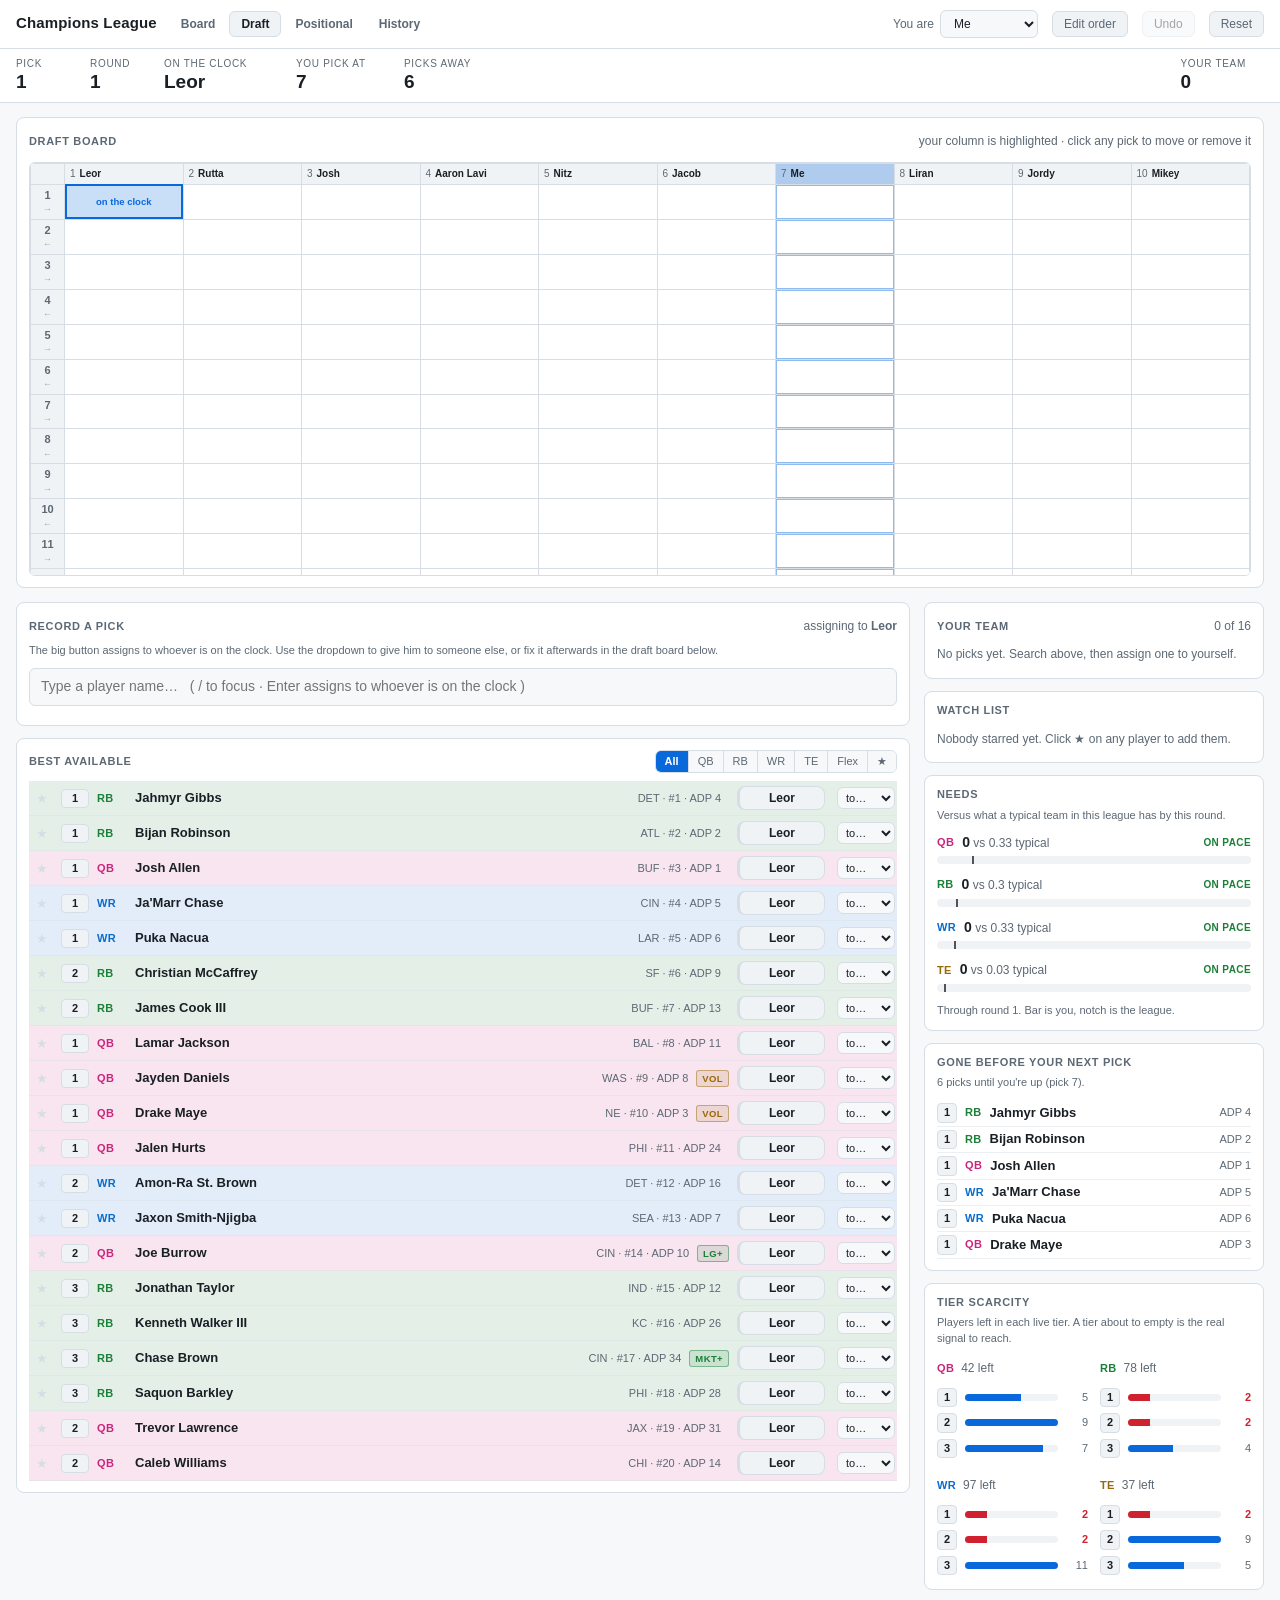
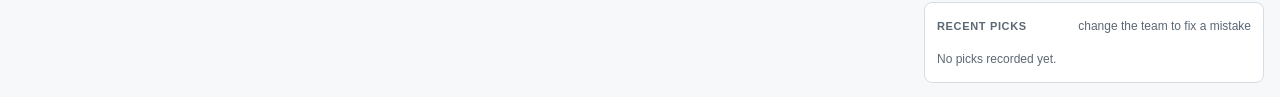
==== webapp/draft.html @ 2b3a82af "Initial commit: Champions League draft tool Python ranking pipeline plus a static webapp (no build s" ====
<!doctype html>
<html lang="en">
<head>
<meta charset="utf-8">
<!-- Assets are requested with a fresh query every load. This page's markup never
     changes between builds, so a cached copy of it is harmless -- which is the
     point: a stale HTML file can't pin you to last build's code or data. -->
<script>
  window.__ASSET_V = Date.now();
  document.write('<link rel="stylesheet" href="styles.css?v=' + window.__ASSET_V + '">');
</script>
<meta name="viewport" content="width=device-width,initial-scale=1">
<title>Draft — Champions League</title>
</head>
<body>

<header class="topbar">
  <div class="brand">
    <h1 id="leagueName">Draft</h1>
    <nav id="nav" class="nav"></nav>
  </div>
  <div class="topbar-right">
    <label class="inline">You are
      <select id="seatSelect" title="Which seat in the draft order is yours"></select>
    </label>
    <button id="editOrderBtn" class="btn btn-quiet">Edit order</button>
    <button id="undoBtn" class="btn">Undo</button>
    <button id="resetBtn" class="btn btn-quiet">Reset</button>
  </div>
</header>

<section class="clockbar" id="clockbar">
  <div class="cb-item"><span>Pick</span><strong id="curPick">—</strong></div>
  <div class="cb-item"><span>Round</span><strong id="curRound">—</strong></div>
  <div class="cb-item wider"><span>On the clock</span><strong id="onClock">—</strong></div>
  <div class="cb-item wide"><span>You pick at</span><strong id="nextPick">—</strong></div>
  <div class="cb-item"><span>Picks away</span><strong id="untilYou">—</strong></div>
  <div class="cb-spacer"></div>
  <div class="cb-item"><span>Your team</span><strong id="myCount">0</strong></div>
</section>

<section class="panel boardgrid-panel">
  <div class="panel-head">
    <h2>Draft board</h2>
    <span class="muted">your column is highlighted · click any pick to move or remove it</span>
  </div>
  <div class="gridwrap"><table id="boardGrid" class="dgrid"></table></div>
</section>

<div id="orderEditor" class="panel ordered" hidden>
  <div class="panel-head">
    <h2>Draft order</h2>
    <span class="muted">seat 1 picks first · order reverses each round</span>
  </div>
  <div id="orderRows" class="orderrows"></div>
  <div class="orderbtns">
    <button id="orderSave" class="btn">Done</button>
    <button id="orderReset" class="btn btn-quiet">Reset to config</button>
  </div>
</div>

<main class="draft-main">

  <div class="col-main">

    <section class="panel record">
      <div class="panel-head">
        <h2>Record a pick</h2>
        <span class="muted">assigning to <strong id="assignTo">—</strong></span>
      </div>
      <p class="hint">
        The big button assigns to whoever is on the clock. Use the dropdown to give
        him to someone else, or fix it afterwards in the draft board below.
      </p>
      <input id="search" type="search" autocomplete="off"
             placeholder="Type a player name…   ( / to focus · Enter assigns to whoever is on the clock )">
      <div id="results" class="results"></div>
    </section>

    <section class="panel">
      <div class="panel-head">
        <h2>Best available</h2>
        <div class="segmented sm" id="bestPos">
          <button data-pos="ALL" class="on">All</button>
          <button data-pos="QB">QB</button>
          <button data-pos="RB">RB</button>
          <button data-pos="WR">WR</button>
          <button data-pos="TE">TE</button>
          <button data-pos="FLEX" title="RB, WR and TE — no quarterbacks">Flex</button>
          <button data-pos="WATCH">★</button>
        </div>
      </div>
      <div id="best" class="results"></div>
    </section>

  </div>

  <aside class="col-side">

    <section class="panel">
      <div class="panel-head">
        <h2>Your team</h2>
        <span class="muted" id="myMeta"></span>
      </div>
      <div id="roster" class="roster"></div>
    </section>

    <section class="panel">
      <div class="panel-head">
        <h2>Watch list</h2>
        <span class="muted" id="watchMeta"></span>
      </div>
      <div id="watch" class="watchlist"></div>
    </section>

    <section class="panel">
      <h2>Needs</h2>
      <p class="hint">Versus what a typical team in this league has by this round.</p>
      <div id="needs" class="needs"></div>
    </section>

    <section class="panel">
      <h2>Gone before your next pick</h2>
      <p class="hint" id="goneHint"></p>
      <div id="gone" class="gonelist"></div>
    </section>

    <section class="panel">
      <h2>Tier scarcity</h2>
      <p class="hint">Players left in each live tier. A tier about to empty is the
        real signal to reach.</p>
      <div id="scarcity" class="scarcity"></div>
    </section>

    <section class="panel">
      <div class="panel-head">
        <h2>Recent picks</h2>
        <span class="muted">change the team to fix a mistake</span>
      </div>
      <div id="log" class="picklog"></div>
    </section>

  </aside>
</main>

<script>
  for (const src of ['data.js', 'core.js', 'draft.js']) {
    document.write('<scr' + 'ipt src="' + src + '?v=' + window.__ASSET_V + '"></scr' + 'ipt>');
  }
</script>
</body>
</html>
---- webapp/styles.css ----
/* Champions League draft board — built for a laptop screen in a live draft:
   dense rows, high contrast, no animation that delays a click. */

:root {
  --bg: #0e1116;
  --panel: #161b23;
  --panel-2: #1c232d;
  --line: #2a3340;
  --text: #e6edf3;
  --dim: #8b98a8;
  --accent: #4d9fff;
  --good: #3fb950;
  --warn: #d29922;
  --bad: #f85149;
  --row-h: 30px;

  /* Position identity colours, used for text, row tint and chart slices. */
  --c-QB: #f778ba; --c-RB: #56d364; --c-WR: #58a6ff;
  --c-TE: #e3b341; --c-DST: #8b98a8; --c-K: #a371f7;
  /* How strongly the position colour bleeds into a table row. */
  --tint: 15%;
  --tint-hover: 30%;
}

@media (prefers-color-scheme: light) {
  :root {
    --bg: #f6f8fa; --panel: #fff; --panel-2: #f0f3f6; --line: #d6dde5;
    --text: #1a1f26; --dim: #5c6874; --accent: #0969da;
    --good: #1a7f37; --warn: #9a6700; --bad: #cf222e;
    /* Deeper hues: the dark-theme colours wash out on a white background. */
    --c-QB: #c9257c; --c-RB: #1a7f37; --c-WR: #0b6bcb;
    --c-TE: #96690a; --c-DST: #5c6874; --c-K: #7c4dcc;
    --tint: 12%;
    --tint-hover: 26%;
  }
}

* { box-sizing: border-box; }

body {
  margin: 0;
  background: var(--bg);
  color: var(--text);
  font: 13px/1.4 ui-sans-serif, -apple-system, "Segoe UI", Roboto, sans-serif;
}

/* ---------------------------------------------------------------- topbar */
.topbar {
  display: flex; align-items: center; justify-content: space-between;
  gap: 16px; padding: 10px 16px;
  background: var(--panel); border-bottom: 1px solid var(--line);
  position: sticky; top: 0; z-index: 30;
}
.brand { display: flex; align-items: baseline; gap: 12px; }
h1 { font-size: 15px; margin: 0; font-weight: 650; letter-spacing: .01em; }
.meta { color: var(--dim); font-size: 11px; }
.topbar-right { display: flex; align-items: center; gap: 14px; }
.counter { display: flex; align-items: baseline; gap: 5px; }
.counter strong { font-size: 17px; font-variant-numeric: tabular-nums; }
.counter span { color: var(--dim); font-size: 11px; }

.btn {
  background: var(--panel-2); color: var(--text);
  border: 1px solid var(--line); border-radius: 6px;
  padding: 5px 11px; font-size: 12px; cursor: pointer;
}
.btn:hover { border-color: var(--accent); }
.btn:disabled { opacity: .4; cursor: default; border-color: var(--line); }
.btn-quiet { color: var(--dim); }
.btn.full { width: 100%; margin-top: 8px; }

.banner {
  padding: 7px 16px; font-size: 12px;
  background: color-mix(in srgb, var(--warn) 15%, var(--bg));
  border-bottom: 1px solid color-mix(in srgb, var(--warn) 40%, var(--line));
  color: var(--text);
}

/* -------------------------------------------------------------- controls */
.controls {
  padding: 9px 16px; background: var(--panel);
  border-bottom: 1px solid var(--line);
  position: sticky; top: 45px; z-index: 25;
}
.ctl-row { display: flex; align-items: center; gap: 10px; flex-wrap: wrap; }
.ctl-row + .ctl-row { margin-top: 8px; }
.label { color: var(--dim); font-size: 11px; text-transform: uppercase; letter-spacing: .06em; }

input[type=search], input[type=text], select {
  background: var(--bg); color: var(--text);
  border: 1px solid var(--line); border-radius: 6px;
  padding: 5px 9px; font: inherit;
}
input[type=search] { min-width: 300px; }
input:focus, select:focus, button:focus-visible {
  outline: 2px solid var(--accent); outline-offset: 1px;
}

.segmented { display: flex; border: 1px solid var(--line); border-radius: 6px; overflow: hidden; }
.segmented button {
  background: var(--bg); color: var(--dim); border: 0;
  padding: 5px 13px; font: inherit; cursor: pointer;
}
.segmented button + button { border-left: 1px solid var(--line); }
.segmented button.on { background: var(--accent); color: #fff; font-weight: 600; }

.inline { display: inline-flex; align-items: center; gap: 6px; color: var(--dim); font-size: 12px; }
.inline.full { display: flex; margin-top: 7px; }
.inline.full input, .inline.full select { flex: 1; min-width: 0; }
.checkbox { cursor: pointer; }

.chips { display: flex; gap: 6px; flex-wrap: wrap; }
.chip {
  border: 1px solid var(--line); background: var(--bg); color: var(--dim);
  border-radius: 999px; padding: 3px 10px; font-size: 11px; cursor: pointer;
  font-weight: 600; letter-spacing: .02em;
}
.chip.on { background: var(--accent); border-color: var(--accent); color: #fff; }

/* ----------------------------------------------------------------- layout */
main { display: grid; grid-template-columns: minmax(0,1fr) 300px; gap: 14px; padding: 14px 16px; align-items: start; }
@media (max-width: 1080px) { main { grid-template-columns: 1fr; } }

.table-wrap {
  background: var(--panel); border: 1px solid var(--line); border-radius: 8px;
  overflow: auto; max-height: calc(100vh - 175px);
}

/* ------------------------------------------------------------------ table */
table { width: 100%; border-collapse: collapse; }
thead th {
  position: sticky; top: 0; z-index: 10;
  background: var(--panel-2); color: var(--dim);
  text-align: left; font-size: 11px; font-weight: 600;
  text-transform: uppercase; letter-spacing: .05em;
  padding: 7px 8px; border-bottom: 1px solid var(--line); white-space: nowrap;
}
th.sortable { cursor: pointer; user-select: none; }
th.sortable:hover { color: var(--text); }
th.sorted-asc::after { content: " ▲"; font-size: 9px; }
th.sorted-desc::after { content: " ▼"; font-size: 9px; }
.num { text-align: right; }
td.num { font-variant-numeric: tabular-nums; }

tbody tr {
  height: var(--row-h); cursor: pointer;
  border-bottom: 1px solid color-mix(in srgb, var(--line) 45%, transparent);
}
tbody tr { background: color-mix(in srgb, var(--row-c, var(--panel)) var(--tint), var(--panel)); }
tbody tr:hover { background: color-mix(in srgb, var(--row-c, var(--accent)) var(--tint-hover), var(--panel)); }
tbody tr.r-QB { --row-c: var(--c-QB); }
tbody tr.r-RB { --row-c: var(--c-RB); }
tbody tr.r-WR { --row-c: var(--c-WR); }
tbody tr.r-TE { --row-c: var(--c-TE); }
tbody tr.r-DST { --row-c: var(--c-DST); }
tbody tr.r-K { --row-c: var(--c-K); }
tbody td { padding: 4px 8px; white-space: nowrap; }
tbody tr.drafted { opacity: .34; }
tbody tr.drafted .name { text-decoration: line-through; }

.name { font-weight: 550; }
.pos { font-weight: 700; font-size: 11px; letter-spacing: .03em; }
.pos-QB { color: var(--c-QB); } .pos-RB { color: var(--c-RB); }
.pos-WR { color: var(--c-WR); } .pos-TE { color: var(--c-TE); }
.pos-DST { color: var(--c-DST); } .pos-K { color: var(--c-K); }

/* Tier is carried by a left colour band plus a numeric badge, so the tier is
   never communicated by colour alone. */
td.tiercell { position: relative; padding-left: 14px; }
td.tiercell::before {
  content: ""; position: absolute; left: 3px; top: 4px; bottom: 4px;
  width: 4px; border-radius: 2px; background: var(--tier-c, var(--line));
}
.badge {
  display: inline-block; min-width: 20px; text-align: center;
  border-radius: 4px; padding: 1px 5px; font-size: 11px; font-weight: 700;
  background: var(--panel-2); border: 1px solid var(--line);
}

.delta-pos { color: var(--good); }
.delta-neg { color: var(--bad); }

.flags { display: flex; gap: 4px; }
.flag {
  font-size: 9.5px; font-weight: 700; letter-spacing: .04em;
  border-radius: 3px; padding: 1px 5px; border: 1px solid;
}
.f-LEAGUE_VALUE, .f-MARKET_VALUE { color: var(--good); border-color: color-mix(in srgb, var(--good) 45%, transparent); background: color-mix(in srgb, var(--good) 12%, transparent); }
.f-LEAGUE_REACH, .f-MARKET_REACH { color: var(--bad); border-color: color-mix(in srgb, var(--bad) 45%, transparent); background: color-mix(in srgb, var(--bad) 12%, transparent); }
.f-VOLATILE, .f-THIN_COVERAGE { color: var(--warn); border-color: color-mix(in srgb, var(--warn) 45%, transparent); background: color-mix(in srgb, var(--warn) 12%, transparent); }

.empty { color: var(--dim); padding: 22px; text-align: center; }

/* ------------------------------------------------------------------ side */
.side { display: flex; flex-direction: column; gap: 12px; }
.panel { background: var(--panel); border: 1px solid var(--line); border-radius: 8px; padding: 11px 12px; }
.panel h2 { font-size: 11px; text-transform: uppercase; letter-spacing: .06em; color: var(--dim); margin: 0 0 8px; }
.hint { color: var(--dim); font-size: 11px; margin: -3px 0 9px; line-height: 1.45; }
.hint code { background: var(--panel-2); padding: 1px 4px; border-radius: 3px; font-size: 10.5px; }

.wrow { margin-bottom: 11px; }
.wrow .wtop { display: flex; justify-content: space-between; font-size: 12px; margin-bottom: 3px; }
.wrow .wval { font-variant-numeric: tabular-nums; color: var(--accent); font-weight: 650; }
.wrow input[type=range] { width: 100%; accent-color: var(--accent); }
.wrow .wfile { color: var(--dim); font-size: 10px; }

.filedrop {
  display: block; text-align: center; padding: 14px 10px; cursor: pointer;
  border: 1px dashed var(--line); border-radius: 7px; color: var(--dim); font-size: 12px;
}
.filedrop:hover, .filedrop.over { border-color: var(--accent); color: var(--text); }

.tend div { display: flex; justify-content: space-between; gap: 8px; font-size: 11.5px; padding: 3px 0; }
.tend .k { font-weight: 700; }
.tend .v { color: var(--dim); text-align: right; }

.log { margin: 0; padding-left: 20px; font-size: 11.5px; color: var(--dim); max-height: 210px; overflow: auto; }
.log li { padding: 1px 0; }
.log .lname { color: var(--text); }

/* =========================================================================
   Multi-page chrome
   ========================================================================= */
.nav { display: flex; gap: 2px; }
.nav a {
  color: var(--dim); text-decoration: none; font-size: 12px; font-weight: 600;
  padding: 4px 11px; border-radius: 6px; border: 1px solid transparent;
}
.nav a:hover { color: var(--text); background: var(--panel-2); }
.nav a.on { color: var(--text); background: var(--panel-2); border-color: var(--line); }

.muted { color: var(--dim); font-size: 12px; margin: 4px 0; }
.strong { font-weight: 700; }
.table-wrap.plain { max-height: none; border: 0; background: transparent; }
.pnum { color: var(--dim); font-variant-numeric: tabular-nums; font-size: 10px; }
.lname.mine { color: var(--accent); font-weight: 700; }

/* =========================================================================
   Draft page
   ========================================================================= */
.draft-main { padding: 14px 16px; display: flex; flex-direction: column; gap: 12px; }
.draft-cols { display: grid; grid-template-columns: repeat(auto-fit, minmax(310px, 1fr)); gap: 12px; align-items: start; }

.clock { padding: 0; overflow: hidden; }
.clock-grid { display: grid; grid-template-columns: repeat(4, 1fr); }
.clock-grid .stat { padding: 12px 14px; border-right: 1px solid var(--line); display: flex; flex-direction: column; gap: 2px; }
.clock-grid .stat:last-child { border-right: 0; }
.stat-k { color: var(--dim); font-size: 10.5px; text-transform: uppercase; letter-spacing: .06em; }
.stat strong { font-size: 25px; line-height: 1.1; font-variant-numeric: tabular-nums; }
.stat strong.you { color: var(--accent); }
.stat-sub { color: var(--dim); font-size: 11px; min-height: 14px; }
@media (max-width: 720px) { .clock-grid { grid-template-columns: repeat(2, 1fr); } }

.roster .rrow {
  display: grid; grid-template-columns: 42px 30px 1fr auto 34px;
  align-items: center; gap: 7px; padding: 4px 0;
  border-bottom: 1px solid color-mix(in srgb, var(--line) 45%, transparent);
}
.rpick { color: var(--dim); font-size: 11px; font-variant-numeric: tabular-nums; }
.rname { font-weight: 550; overflow: hidden; text-overflow: ellipsis; white-space: nowrap; }
.rteam { color: var(--dim); font-size: 11px; text-align: right; }

.need { margin-bottom: 11px; }
.need-top { display: flex; align-items: center; gap: 8px; font-size: 12px; margin-bottom: 4px; }
.need-n { color: var(--dim); }
.need-n strong { color: var(--text); font-size: 14px; }
.need-tag { margin-left: auto; font-size: 10px; font-weight: 700; text-transform: uppercase; letter-spacing: .04em; }
.need.behind .need-tag { color: var(--bad); }
.need.ahead .need-tag { color: var(--warn); }
.need.ok .need-tag { color: var(--good); }
.meter { position: relative; height: 8px; background: var(--panel-2); border-radius: 4px; overflow: hidden; }
.meter-fill { height: 100%; background: var(--accent); border-radius: 4px; }
.need.behind .meter-fill { background: var(--bad); }
.need.ahead .meter-fill { background: var(--warn); }
.need.ok .meter-fill { background: var(--good); }
.meter-mark { position: absolute; top: -2px; bottom: -2px; width: 2px; background: var(--text); opacity: .75; }

.gonelist .grow, .runs .runrow, .scarcity .srow {
  display: flex; align-items: center; gap: 8px; padding: 3px 0;
}
.gonelist .grow { border-bottom: 1px solid color-mix(in srgb, var(--line) 45%, transparent); }
.gname { font-weight: 550; overflow: hidden; text-overflow: ellipsis; white-space: nowrap; flex: 1; }
.gadp, .grank { color: var(--dim); font-size: 11px; font-variant-numeric: tabular-nums; }

.scarcity { display: grid; grid-template-columns: repeat(2, 1fr); gap: 12px; }
.stitle { display: flex; gap: 7px; align-items: baseline; margin-bottom: 4px; }
.sbar { flex: 1; height: 7px; background: var(--panel-2); border-radius: 4px; overflow: hidden; }
.sbar i { display: block; height: 100%; background: var(--accent); }
.scount { width: 22px; text-align: right; font-size: 11px; font-variant-numeric: tabular-nums; color: var(--dim); }
.srow.thin .sbar i { background: var(--bad); }
.srow.thin .scount { color: var(--bad); font-weight: 700; }

.runrow.hot .sbar i { background: var(--bad); }
.runn { font-size: 11px; font-variant-numeric: tabular-nums; width: 34px; text-align: right; }
.runnorm { color: var(--dim); font-size: 10.5px; width: 74px; }

/* =========================================================================
   History page
   ========================================================================= */
.hist-main { padding: 14px 16px; display: flex; flex-direction: column; gap: 12px; max-width: 1150px; }
.hist-main .panel h2 { font-size: 12px; }


.curve { margin-top: 10px; max-height: 340px; overflow: auto; }
.crow { display: grid; grid-template-columns: 46px 96px 1fr 52px; align-items: center; gap: 8px; padding: 2px 0; }
.cslot { font-size: 11px; font-weight: 700; }
.cpicks { font-size: 11px; color: var(--text); font-variant-numeric: tabular-nums; }
.cbar { position: relative; height: 11px; background: var(--panel-2); border-radius: 3px; }
.cbar i { position: absolute; top: 2px; bottom: 2px; border-radius: 2px; }
.cbar i.neg { background: var(--good); }
.cbar i.pos { background: var(--bad); }
.czero { position: absolute; left: 50%; top: 0; bottom: 0; width: 1px; background: var(--line); }
.cdelta { font-size: 11px; text-align: right; font-variant-numeric: tabular-nums; }

.mixlegend { display: flex; gap: 12px; margin-bottom: 8px; }
.mkey { display: flex; align-items: center; gap: 5px; font-size: 11px; color: var(--dim); }
.mswatch { width: 10px; height: 10px; border-radius: 2px; display: inline-block; }
.mixrow { display: grid; grid-template-columns: 32px 1fr; align-items: center; gap: 8px; padding: 1px 0; }
.mround { font-size: 11px; color: var(--dim); font-variant-numeric: tabular-nums; }
.mstack { display: flex; height: 13px; border-radius: 3px; overflow: hidden; background: var(--panel-2); }
.mstack i { display: block; height: 100%; }
.m-QB { background: var(--c-QB); } .m-RB { background: var(--c-RB); }
.m-WR { background: var(--c-WR); } .m-TE { background: var(--c-TE); }
.m-DST { background: var(--c-DST); } .m-K { background: var(--c-K); }

#ownersTable td, #paceTable td { padding: 4px 8px; border-bottom: 1px solid color-mix(in srgb, var(--line) 45%, transparent); }
#paceTable tbody tr:nth-child(even) { background: color-mix(in srgb, var(--panel-2) 55%, transparent); }

/* ---- board: star column, my picks, legend ---- */
.legend { color: var(--dim); font-size: 11px; margin-left: auto; }
.starcol { width: 22px; padding-left: 6px !important; padding-right: 0 !important; }
.star {
  background: none; border: 0; cursor: pointer; padding: 0 2px;
  color: var(--line); font-size: 13px; line-height: 1;
}
.star:hover { color: var(--warn); }
.star.on { color: var(--warn); }
/* Your picks stay bold and fully coloured but keep the strikethrough, so they
   read as "taken — by me" rather than "still available". */
tbody tr.mypick { opacity: 1; box-shadow: inset 3px 0 0 var(--accent); }
tbody tr.mypick .name { text-decoration: line-through; font-weight: 800; }
tbody tr.mypick td { color: var(--text); }
tbody tr.mypick td:first-child { padding-left: 9px; }
.metag {
  font-size: 9px; font-weight: 800; letter-spacing: .05em; padding: 0 4px;
  border-radius: 3px; background: var(--accent); color: #fff;
}

/* =========================================================================
   Draft page v2
   ========================================================================= */
.clockbar {
  display: flex; align-items: stretch; gap: 0;
  background: var(--panel); border-bottom: 1px solid var(--line);
  padding: 0 16px; position: sticky; top: 45px; z-index: 25;
}
.cb-item { display: flex; flex-direction: column; justify-content: center; padding: 8px 18px 8px 0; min-width: 74px; }
.cb-item.wide { min-width: 108px; }
.cb-item span { color: var(--dim); font-size: 10px; text-transform: uppercase; letter-spacing: .07em; }
.cb-item strong { font-size: 19px; font-variant-numeric: tabular-nums; line-height: 1.2; }
.cb-item strong.you { color: var(--accent); }
.cb-spacer { flex: 1; }

.draft-main { display: grid; grid-template-columns: minmax(0,1fr) 340px; gap: 14px; padding: 14px 16px; align-items: start; }
@media (max-width: 1080px) { .draft-main { grid-template-columns: 1fr; } }
.col-main, .col-side { display: flex; flex-direction: column; gap: 12px; min-width: 0; }
.panel-head { display: flex; align-items: baseline; justify-content: space-between; gap: 10px; margin-bottom: 8px; }
.panel-head h2 { margin: 0; }
.segmented.sm button { padding: 3px 9px; font-size: 11px; }

.record input[type=search] { width: 100%; min-width: 0; font-size: 14px; padding: 8px 11px; }
.results { margin-top: 8px; display: flex; flex-direction: column; }
.prow {
  display: grid;
  grid-template-columns: 22px 28px 30px minmax(0,1fr) auto auto 54px 54px;
  align-items: center; gap: 8px; padding: 5px 2px;
  border-bottom: 1px solid color-mix(in srgb, var(--line) 45%, transparent);
}
.prow:hover { background: var(--panel-2); }
.pname { font-weight: 600; overflow: hidden; text-overflow: ellipsis; white-space: nowrap; }
.pmeta { color: var(--dim); font-size: 11px; white-space: nowrap; }
.pflags { display: flex; gap: 3px; }
.btn.mine { background: var(--accent); border-color: var(--accent); color: #fff; font-weight: 700; padding: 4px 0; width: 50px; }
.btn.other { padding: 4px 0; width: 50px; }
.btn.mine:hover { filter: brightness(1.1); }

.rgroup { margin-bottom: 9px; }
.rgh { display: flex; gap: 7px; align-items: baseline; margin-bottom: 2px;
       border-bottom: 1px solid var(--line); padding-bottom: 2px; }
.roster .rrow { display: grid; grid-template-columns: 38px 28px minmax(0,1fr) auto; gap: 7px; align-items: center; padding: 3px 0; }

.picklog { max-height: 260px; overflow: auto; }
.lrow { display: grid; grid-template-columns: 24px 20px minmax(0,1fr) 28px 20px; gap: 6px; align-items: center; padding: 2px 0; font-size: 12px; }
.lrow.mine { background: color-mix(in srgb, var(--accent) 12%, transparent); border-radius: 4px; }
.lrow .lname { overflow: hidden; text-overflow: ellipsis; white-space: nowrap; }
.lrow.mine .lname { font-weight: 700; }
.undox { background: none; border: 0; color: var(--dim); cursor: pointer; font-size: 14px; line-height: 1; padding: 0; }
.undox:hover { color: var(--bad); }

/* =========================================================================
   History page v2 — conclusions first
   ========================================================================= */
.lede { padding: 4px 2px 0; }
.lede .big { font-size: 20px; margin: 0 0 4px; font-weight: 650; color: var(--text);
             text-transform: none; letter-spacing: 0; }
.lede p { color: var(--dim); font-size: 12.5px; margin: 0; max-width: 70ch; }

.takeaways { display: grid; grid-template-columns: repeat(auto-fit, minmax(330px, 1fr)); gap: 12px; }
.take {
  background: var(--panel); border: 1px solid var(--line);
  border-left: 3px solid var(--line); border-radius: 8px; padding: 12px 14px;
}
.take.good { border-left-color: var(--good); }
.take.bad { border-left-color: var(--bad); }
.take.info { border-left-color: var(--accent); }
.take-top { display: flex; align-items: center; gap: 8px; margin-bottom: 5px; }
.take h3 { margin: 0; font-size: 14px; font-weight: 650; }
.take p { margin: 0; font-size: 12.5px; line-height: 1.55; color: var(--dim); }
.take p strong { color: var(--text); font-weight: 650; }

.ok-text { color: var(--good); } .bad-text { color: var(--bad); }

.mstack i { display: flex; align-items: center; justify-content: center;
            font-size: 9px; font-weight: 700; color: rgba(0,0,0,.55); }
.mixrow { grid-template-columns: 34px 1fr; }
.mstack { height: 17px; }

.qrow { display: grid; grid-template-columns: 90px 1fr 34px 82px; gap: 9px;
        align-items: center; padding: 3px 0; }
.qname { font-weight: 600; font-size: 12.5px; }
.qbar { height: 9px; background: var(--panel-2); border-radius: 5px; overflow: hidden; }
.qbar i { display: block; height: 100%; background: var(--accent); border-radius: 5px; }
.qval { font-size: 12px; font-weight: 700; font-variant-numeric: tabular-nums; }
.qsub { font-size: 10.5px; }

.chead { display: grid; grid-template-columns: 46px 62px 56px 1fr 50px; gap: 8px;
         color: var(--dim); font-size: 10px; text-transform: uppercase;
         letter-spacing: .06em; padding-bottom: 4px; border-bottom: 1px solid var(--line);
         margin-bottom: 4px; }
.chead .cmid { text-align: center; text-transform: none; letter-spacing: 0; font-size: 10.5px; }
.crow { grid-template-columns: 46px 62px 56px 1fr 50px; }
.cnum { font-size: 11.5px; font-variant-numeric: tabular-nums; }

.details { padding: 0; }
.details summary { cursor: pointer; padding: 11px 12px; list-style: none; }
.details summary::-webkit-details-marker { display: none; }
.details summary h2 { display: inline; margin: 0; }
.details summary::before { content: "▸ "; color: var(--dim); }
.details[open] summary::before { content: "▾ "; }
.details > *:not(summary) { padding: 0 12px 12px; }

/* Draft-page player rows carry the same position tint as the board, so the
   two pages read as one surface. */
.prow.r-QB { --row-c: var(--c-QB); }
.prow.r-RB { --row-c: var(--c-RB); }
.prow.r-WR { --row-c: var(--c-WR); }
.prow.r-TE { --row-c: var(--c-TE); }
.prow.r-DST { --row-c: var(--c-DST); }
.prow { background: color-mix(in srgb, var(--row-c, var(--panel)) var(--tint), var(--panel)); }
.prow:hover { background: color-mix(in srgb, var(--row-c, var(--accent)) var(--tint-hover), var(--panel)); }

/* ---- draft board grid ---- */
.boardgrid-panel { margin: 14px 16px 0; }
.gridwrap { overflow: auto; max-height: 46vh; border: 1px solid var(--line); border-radius: 6px; }
.dgrid { width: 100%; border-collapse: collapse; font-size: 11px; }
.dgrid th, .dgrid td { border: 1px solid var(--line); padding: 3px 5px; }
.dgrid thead th {
  position: sticky; top: 0; z-index: 5; background: var(--panel-2);
  font-size: 10px; text-transform: none; letter-spacing: 0; text-align: left;
  white-space: nowrap; color: var(--text); font-weight: 650;
}
.dgrid thead th.youcol { background: color-mix(in srgb, var(--accent) 28%, var(--panel-2)); }
.dgrid .seatno { color: var(--dim); font-weight: 400; margin-right: 4px; }
.dgrid th.rnd {
  position: sticky; left: 0; z-index: 4; background: var(--panel-2);
  width: 34px; text-align: center; color: var(--dim); font-weight: 600;
}
.dgrid thead th:first-child { z-index: 6; }
.dgrid .arrow { display: block; font-size: 9px; opacity: .6; }
.dgrid td {
  min-width: 104px; max-width: 132px; height: 26px; cursor: default;
  background: color-mix(in srgb, var(--row-c, var(--panel)) var(--tint), var(--panel));
}
.dgrid td[data-id] { cursor: pointer; }
.dgrid td[data-id]:hover { background: color-mix(in srgb, var(--row-c, var(--accent)) var(--tint-hover), var(--panel)); }
.dgrid td.r-QB { --row-c: var(--c-QB); } .dgrid td.r-RB { --row-c: var(--c-RB); }
.dgrid td.r-WR { --row-c: var(--c-WR); } .dgrid td.r-TE { --row-c: var(--c-TE); }
.dgrid td.r-DST { --row-c: var(--c-DST); }
.dgrid td.empty { background: var(--panel); }
.dgrid td.youcol { box-shadow: inset 0 0 0 1px color-mix(in srgb, var(--accent) 45%, transparent); }
.dgrid td.onclock {
  background: color-mix(in srgb, var(--accent) 22%, var(--panel));
  outline: 2px solid var(--accent); outline-offset: -2px;
}
.dgrid .gnow { color: var(--accent); font-weight: 700; font-size: 9.5px; }
.dgrid .gpos { font-weight: 700; font-size: 9px; margin-right: 4px; }
.dgrid .gname { white-space: nowrap; overflow: hidden; text-overflow: ellipsis;
                display: inline-block; max-width: 88px; vertical-align: bottom; }

/* ---- record-a-pick row buttons ---- */
.prow { grid-template-columns: 22px 28px 30px minmax(0,1fr) auto auto 92px 58px; }
.btn.take {
  background: var(--panel-2); border-color: var(--line); font-weight: 650;
  padding: 4px 6px; width: 88px; overflow: hidden; text-overflow: ellipsis; white-space: nowrap;
}
.btn.take:hover { border-color: var(--accent); }
.btn.take.mine { background: var(--accent); border-color: var(--accent); color: #fff; font-weight: 800; }
.seatpick { font-size: 11px; padding: 3px 4px; max-width: 100%; }

/* ---- pick log with team reassignment ---- */
.lrow { grid-template-columns: 24px minmax(0,1fr) 28px 84px 18px; }

/* ---- draft-order editor ---- */
.ordered { margin: 14px 16px 0; }
.orderrows { display: grid; grid-template-columns: repeat(auto-fit, minmax(190px, 1fr)); gap: 7px; }
.orow { display: flex; align-items: center; gap: 7px; }
.oseat { width: 18px; color: var(--dim); font-size: 11px; text-align: right; }
.orow input { flex: 1; min-width: 0; }
.orderbtns { display: flex; gap: 8px; margin-top: 10px; }
.cb-item.wider { min-width: 132px; }

/* Shown only when localStorage is unavailable — see warnIfStorageBlocked(). */
.storagewarn {
  padding: 10px 16px; font-size: 13px; line-height: 1.5;
  background: var(--bad); color: #fff;
}
.storagewarn strong { font-weight: 800; }

/* Watch-list entries that have already been taken: kept visible but clearly
   spent, with the team that took them where the action buttons would be. */
.prow.gonerow { opacity: .55; grid-template-columns: 22px 28px 30px minmax(0,1fr) auto auto 150px; }
.prow.gonerow .pname { text-decoration: line-through; }
.tookby {
  text-align: right; font-size: 10.5px; font-weight: 700; color: var(--dim);
  text-transform: uppercase; letter-spacing: .04em;
}
.tookby.mine { color: var(--accent); }

/* ---- sidebar watch list ---- */
.watchlist { display: flex; flex-direction: column; }
.wlrow {
  display: grid; grid-template-columns: 16px 24px 26px minmax(0,1fr) auto 20px;
  align-items: center; gap: 6px; padding: 3px 2px;
  border-bottom: 1px solid color-mix(in srgb, var(--line) 45%, transparent);
  background: color-mix(in srgb, var(--row-c, var(--panel)) var(--tint), var(--panel));
}
.wlrow.r-QB { --row-c: var(--c-QB); } .wlrow.r-RB { --row-c: var(--c-RB); }
.wlrow.r-WR { --row-c: var(--c-WR); } .wlrow.r-TE { --row-c: var(--c-TE); }
.wlrow .star { font-size: 11px; }
.wlrow .badge { min-width: 18px; padding: 0 4px; font-size: 10px; }
.wlname { font-weight: 600; font-size: 12px; overflow: hidden; text-overflow: ellipsis; white-space: nowrap; }
.wlrank { color: var(--dim); font-size: 10.5px; font-variant-numeric: tabular-nums; }
.wltake {
  width: 20px; height: 20px; padding: 0; line-height: 1; cursor: pointer;
  border: 1px solid var(--line); border-radius: 4px; font-size: 13px; font-weight: 700;
  background: var(--panel-2); color: var(--text);
}
.wltake:hover { background: var(--accent); border-color: var(--accent); color: #fff; }
.wlrow.gone { opacity: .55; grid-template-columns: 16px 24px 26px minmax(0,1fr) auto; }
.wlrow.gone .wlname { text-decoration: line-through; }
.wlrow .tookby { font-size: 9.5px; }

/* =========================================================================
   Positional Rankings page — one ranker at a time, never blended
   ========================================================================= */
.posbar {
  padding: 8px 16px; background: var(--panel); border-bottom: 1px solid var(--line);
}
.posbar .hint { margin: 0; }
.pos-main { padding: 14px 16px; }
.poscols { display: grid; grid-template-columns: repeat(4, minmax(0,1fr)); gap: 12px; align-items: start; }
@media (max-width: 1080px) { .poscols { grid-template-columns: repeat(2, minmax(0,1fr)); } }
@media (max-width: 620px)  { .poscols { grid-template-columns: 1fr; } }

.poscol {
  background: var(--panel); border: 1px solid var(--line); border-radius: 8px;
  padding: 10px; min-width: 0;
}
.poshead {
  display: flex; align-items: baseline; justify-content: space-between;
  padding-bottom: 6px; margin-bottom: 6px; border-bottom: 1px solid var(--line);
}
.poshead .pos { font-size: 14px; }

.tierblock {
  border-left: 3px solid var(--tier-c, var(--line));
  padding-left: 7px; margin-bottom: 9px;
}
.tierhead {
  display: flex; justify-content: space-between; align-items: baseline;
  font-size: 10px; font-weight: 800; text-transform: uppercase; letter-spacing: .06em;
  color: var(--tier-c, var(--dim)); margin-bottom: 2px;
}
.posrow {
  display: grid; grid-template-columns: 34px minmax(0,1fr) 26px 20px;
  align-items: center; gap: 6px; padding: 2px 3px; border-radius: 4px;
  background: color-mix(in srgb, var(--row-c, var(--panel)) var(--tint), var(--panel));
}
.posrow.r-QB { --row-c: var(--c-QB); } .posrow.r-RB { --row-c: var(--c-RB); }
.posrow.r-WR { --row-c: var(--c-WR); } .posrow.r-TE { --row-c: var(--c-TE); }
.posrow + .posrow { margin-top: 2px; }
.posrank { font-size: 10px; font-weight: 700; color: var(--dim); font-variant-numeric: tabular-nums; }
.posname { font-size: 12px; font-weight: 600; overflow: hidden; text-overflow: ellipsis; white-space: nowrap; }
.posteam { font-size: 10px; color: var(--dim); text-align: right; }
.notpool { color: var(--line); text-align: center; font-size: 12px; cursor: default; }
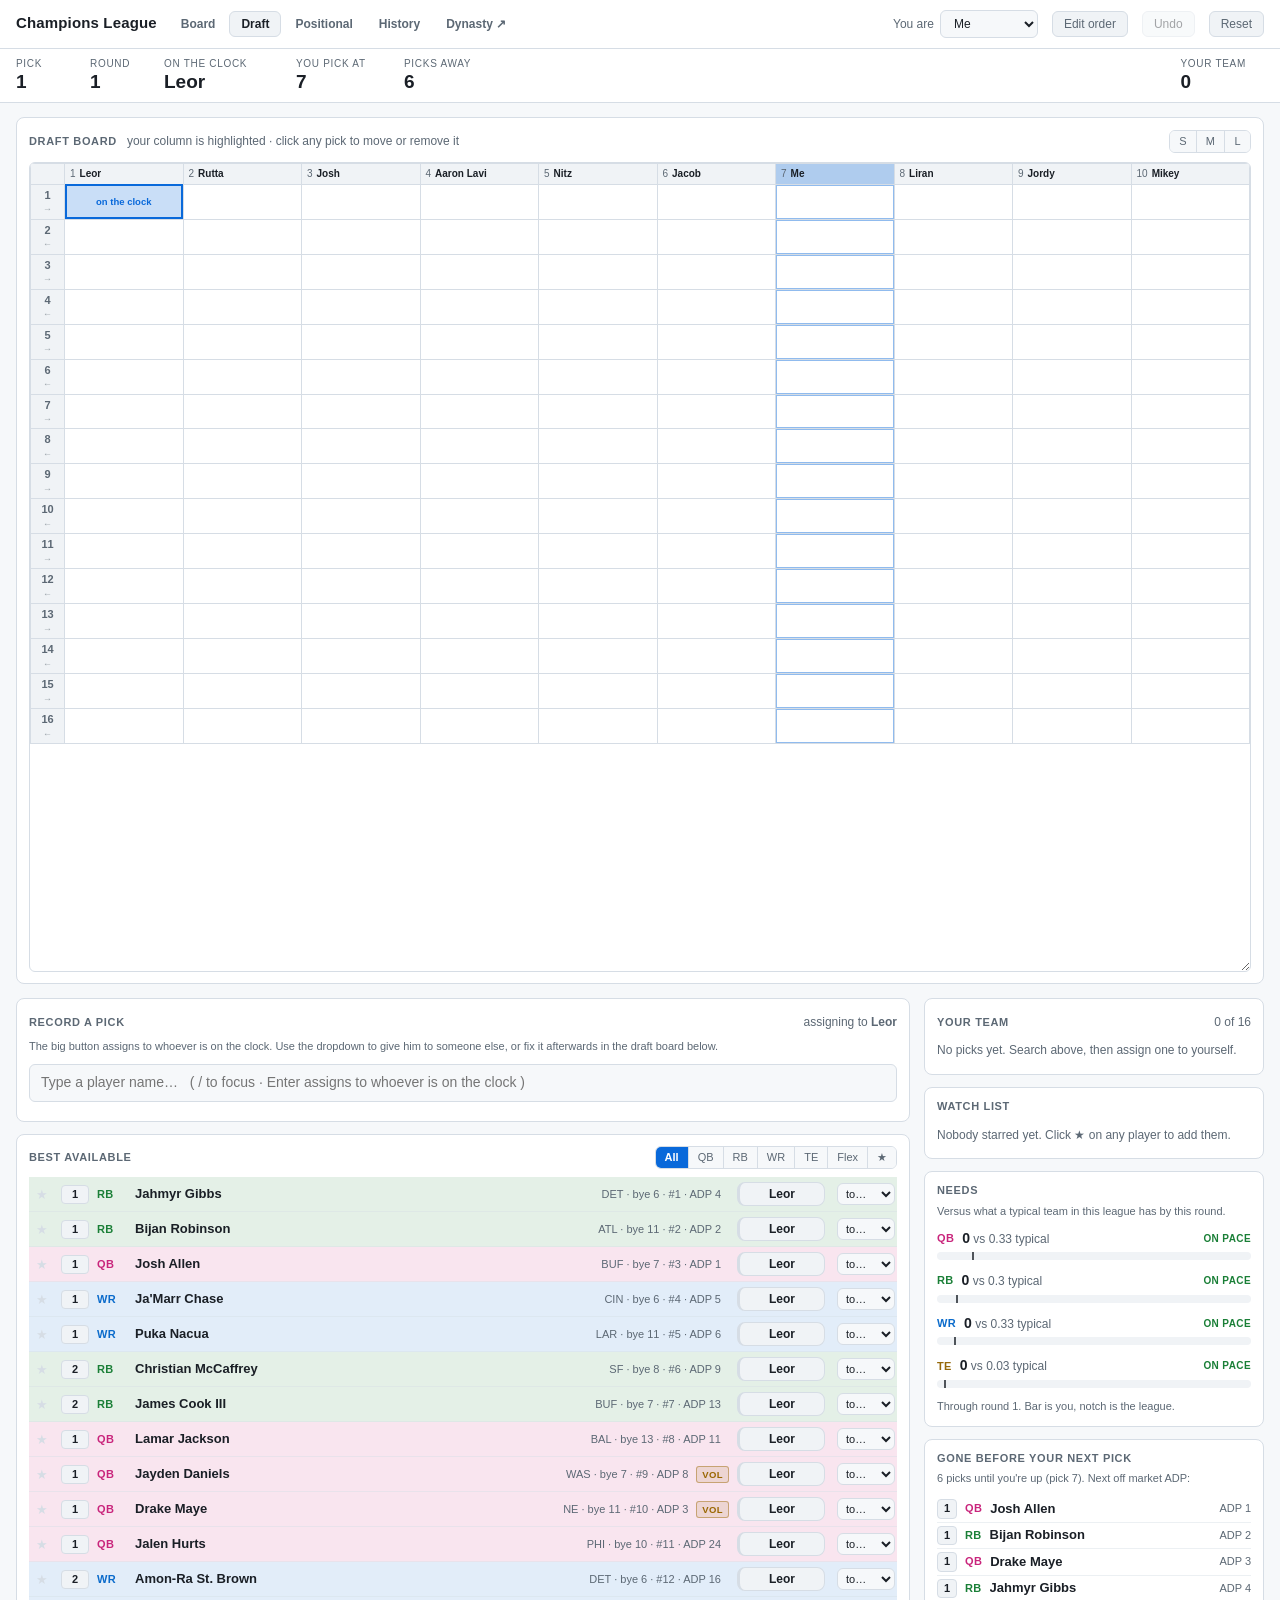
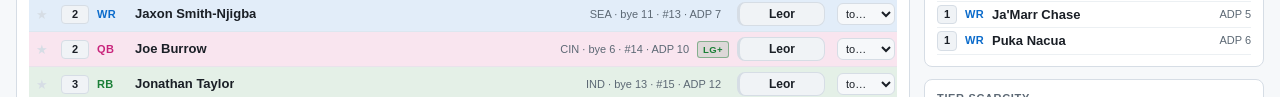
==== commit ab8e2bb1: "Make the draft board height adjustable In the early rounds the board is mostly empty rows, which is " ====
--- a/webapp/draft.html
+++ b/webapp/draft.html
@@ -1,152 +1,158 @@
-<!doctype html>
-<html lang="en">
-<head>
-<meta charset="utf-8">
-<!-- Assets are requested with a fresh query every load. This page's markup never
-     changes between builds, so a cached copy of it is harmless -- which is the
-     point: a stale HTML file can't pin you to last build's code or data. -->
-<script>
-  window.__ASSET_V = Date.now();
-  document.write('<link rel="stylesheet" href="styles.css?v=' + window.__ASSET_V + '">');
-</script>
-<meta name="viewport" content="width=device-width,initial-scale=1">
-<title>Draft — Champions League</title>
-</head>
-<body>
-
-<header class="topbar">
-  <div class="brand">
-    <h1 id="leagueName">Draft</h1>
-    <nav id="nav" class="nav"></nav>
-  </div>
-  <div class="topbar-right">
-    <label class="inline">You are
-      <select id="seatSelect" title="Which seat in the draft order is yours"></select>
-    </label>
-    <button id="editOrderBtn" class="btn btn-quiet">Edit order</button>
-    <button id="undoBtn" class="btn">Undo</button>
-    <button id="resetBtn" class="btn btn-quiet">Reset</button>
-  </div>
-</header>
-
-<section class="clockbar" id="clockbar">
-  <div class="cb-item"><span>Pick</span><strong id="curPick">—</strong></div>
-  <div class="cb-item"><span>Round</span><strong id="curRound">—</strong></div>
-  <div class="cb-item wider"><span>On the clock</span><strong id="onClock">—</strong></div>
-  <div class="cb-item wide"><span>You pick at</span><strong id="nextPick">—</strong></div>
-  <div class="cb-item"><span>Picks away</span><strong id="untilYou">—</strong></div>
-  <div class="cb-spacer"></div>
-  <div class="cb-item"><span>Your team</span><strong id="myCount">0</strong></div>
-</section>
-
-<section class="panel boardgrid-panel">
-  <div class="panel-head">
-    <h2>Draft board</h2>
-    <span class="muted">your column is highlighted · click any pick to move or remove it</span>
-  </div>
-  <div class="gridwrap"><table id="boardGrid" class="dgrid"></table></div>
-</section>
-
-<div id="orderEditor" class="panel ordered" hidden>
-  <div class="panel-head">
-    <h2>Draft order</h2>
-    <span class="muted">seat 1 picks first · order reverses each round</span>
-  </div>
-  <div id="orderRows" class="orderrows"></div>
-  <div class="orderbtns">
-    <button id="orderSave" class="btn">Done</button>
-    <button id="orderReset" class="btn btn-quiet">Reset to config</button>
-  </div>
-</div>
-
-<main class="draft-main">
-
-  <div class="col-main">
-
-    <section class="panel record">
-      <div class="panel-head">
-        <h2>Record a pick</h2>
-        <span class="muted">assigning to <strong id="assignTo">—</strong></span>
-      </div>
-      <p class="hint">
-        The big button assigns to whoever is on the clock. Use the dropdown to give
-        him to someone else, or fix it afterwards in the draft board below.
-      </p>
-      <input id="search" type="search" autocomplete="off"
-             placeholder="Type a player name…   ( / to focus · Enter assigns to whoever is on the clock )">
-      <div id="results" class="results"></div>
-    </section>
-
-    <section class="panel">
-      <div class="panel-head">
-        <h2>Best available</h2>
-        <div class="segmented sm" id="bestPos">
-          <button data-pos="ALL" class="on">All</button>
-          <button data-pos="QB">QB</button>
-          <button data-pos="RB">RB</button>
-          <button data-pos="WR">WR</button>
-          <button data-pos="TE">TE</button>
-          <button data-pos="FLEX" title="RB, WR and TE — no quarterbacks">Flex</button>
-          <button data-pos="WATCH">★</button>
-        </div>
-      </div>
-      <div id="best" class="results"></div>
-    </section>
-
-  </div>
-
-  <aside class="col-side">
-
-    <section class="panel">
-      <div class="panel-head">
-        <h2>Your team</h2>
-        <span class="muted" id="myMeta"></span>
-      </div>
-      <div id="roster" class="roster"></div>
-    </section>
-
-    <section class="panel">
-      <div class="panel-head">
-        <h2>Watch list</h2>
-        <span class="muted" id="watchMeta"></span>
-      </div>
-      <div id="watch" class="watchlist"></div>
-    </section>
-
-    <section class="panel">
-      <h2>Needs</h2>
-      <p class="hint">Versus what a typical team in this league has by this round.</p>
-      <div id="needs" class="needs"></div>
-    </section>
-
-    <section class="panel">
-      <h2>Gone before your next pick</h2>
-      <p class="hint" id="goneHint"></p>
-      <div id="gone" class="gonelist"></div>
-    </section>
-
-    <section class="panel">
-      <h2>Tier scarcity</h2>
-      <p class="hint">Players left in each live tier. A tier about to empty is the
-        real signal to reach.</p>
-      <div id="scarcity" class="scarcity"></div>
-    </section>
-
-    <section class="panel">
-      <div class="panel-head">
-        <h2>Recent picks</h2>
-        <span class="muted">change the team to fix a mistake</span>
-      </div>
-      <div id="log" class="picklog"></div>
-    </section>
-
-  </aside>
-</main>
-
-<script>
-  for (const src of ['data.js', 'core.js', 'draft.js']) {
-    document.write('<scr' + 'ipt src="' + src + '?v=' + window.__ASSET_V + '"></scr' + 'ipt>');
-  }
-</script>
-</body>
-</html>
+<!doctype html>
+<html lang="en">
+<head>
+<meta charset="utf-8">
+<!-- Assets are requested with a fresh query every load. This page's markup never
+     changes between builds, so a cached copy of it is harmless -- which is the
+     point: a stale HTML file can't pin you to last build's code or data. -->
+<script>
+  window.__ASSET_V = Date.now();
+  document.write('<link rel="stylesheet" href="styles.css?v=' + window.__ASSET_V + '">');
+</script>
+<meta name="viewport" content="width=device-width,initial-scale=1">
+<title>Draft — Champions League</title>
+</head>
+<body>
+
+<header class="topbar">
+  <div class="brand">
+    <h1 id="leagueName">Draft</h1>
+    <nav id="nav" class="nav"></nav>
+  </div>
+  <div class="topbar-right">
+    <label class="inline">You are
+      <select id="seatSelect" title="Which seat in the draft order is yours"></select>
+    </label>
+    <button id="editOrderBtn" class="btn btn-quiet">Edit order</button>
+    <button id="undoBtn" class="btn">Undo</button>
+    <button id="resetBtn" class="btn btn-quiet">Reset</button>
+  </div>
+</header>
+
+<section class="clockbar" id="clockbar">
+  <div class="cb-item"><span>Pick</span><strong id="curPick">—</strong></div>
+  <div class="cb-item"><span>Round</span><strong id="curRound">—</strong></div>
+  <div class="cb-item wider"><span>On the clock</span><strong id="onClock">—</strong></div>
+  <div class="cb-item wide"><span>You pick at</span><strong id="nextPick">—</strong></div>
+  <div class="cb-item"><span>Picks away</span><strong id="untilYou">—</strong></div>
+  <div class="cb-spacer"></div>
+  <div class="cb-item"><span>Your team</span><strong id="myCount">0</strong></div>
+</section>
+
+<section class="panel boardgrid-panel">
+  <div class="panel-head">
+    <h2>Draft board</h2>
+    <span class="muted">your column is highlighted · click any pick to move or remove it</span>
+    <div class="segmented sm gridsize" id="gridSize"
+         title="Board height — shrink it early on to see more of the rankings">
+      <button data-h="20">S</button>
+      <button data-h="46" class="on">M</button>
+      <button data-h="72">L</button>
+    </div>
+  </div>
+  <div class="gridwrap"><table id="boardGrid" class="dgrid"></table></div>
+</section>
+
+<div id="orderEditor" class="panel ordered" hidden>
+  <div class="panel-head">
+    <h2>Draft order</h2>
+    <span class="muted">seat 1 picks first · order reverses each round</span>
+  </div>
+  <div id="orderRows" class="orderrows"></div>
+  <div class="orderbtns">
+    <button id="orderSave" class="btn">Done</button>
+    <button id="orderReset" class="btn btn-quiet">Reset to config</button>
+  </div>
+</div>
+
+<main class="draft-main">
+
+  <div class="col-main">
+
+    <section class="panel record">
+      <div class="panel-head">
+        <h2>Record a pick</h2>
+        <span class="muted">assigning to <strong id="assignTo">—</strong></span>
+      </div>
+      <p class="hint">
+        The big button assigns to whoever is on the clock. Use the dropdown to give
+        him to someone else, or fix it afterwards in the draft board below.
+      </p>
+      <input id="search" type="search" autocomplete="off"
+             placeholder="Type a player name…   ( / to focus · Enter assigns to whoever is on the clock )">
+      <div id="results" class="results"></div>
+    </section>
+
+    <section class="panel">
+      <div class="panel-head">
+        <h2>Best available</h2>
+        <div class="segmented sm" id="bestPos">
+          <button data-pos="ALL" class="on">All</button>
+          <button data-pos="QB">QB</button>
+          <button data-pos="RB">RB</button>
+          <button data-pos="WR">WR</button>
+          <button data-pos="TE">TE</button>
+          <button data-pos="FLEX" title="RB, WR and TE — no quarterbacks">Flex</button>
+          <button data-pos="WATCH">★</button>
+        </div>
+      </div>
+      <div id="best" class="results"></div>
+    </section>
+
+  </div>
+
+  <aside class="col-side">
+
+    <section class="panel">
+      <div class="panel-head">
+        <h2>Your team</h2>
+        <span class="muted" id="myMeta"></span>
+      </div>
+      <div id="roster" class="roster"></div>
+    </section>
+
+    <section class="panel">
+      <div class="panel-head">
+        <h2>Watch list</h2>
+        <span class="muted" id="watchMeta"></span>
+      </div>
+      <div id="watch" class="watchlist"></div>
+    </section>
+
+    <section class="panel">
+      <h2>Needs</h2>
+      <p class="hint">Versus what a typical team in this league has by this round.</p>
+      <div id="needs" class="needs"></div>
+    </section>
+
+    <section class="panel">
+      <h2>Gone before your next pick</h2>
+      <p class="hint" id="goneHint"></p>
+      <div id="gone" class="gonelist"></div>
+    </section>
+
+    <section class="panel">
+      <h2>Tier scarcity</h2>
+      <p class="hint">Players left in each live tier. A tier about to empty is the
+        real signal to reach.</p>
+      <div id="scarcity" class="scarcity"></div>
+    </section>
+
+    <section class="panel">
+      <div class="panel-head">
+        <h2>Recent picks</h2>
+        <span class="muted">change the team to fix a mistake</span>
+      </div>
+      <div id="log" class="picklog"></div>
+    </section>
+
+  </aside>
+</main>
+
+<script>
+  for (const src of ['data.js', 'core.js', 'draft.js']) {
+    document.write('<scr' + 'ipt src="' + src + '?v=' + window.__ASSET_V + '"></scr' + 'ipt>');
+  }
+</script>
+</body>
+</html>
--- a/webapp/styles.css
+++ b/webapp/styles.css
@@ -1,467 +1,485 @@
-/* Champions League draft board — built for a laptop screen in a live draft:
-   dense rows, high contrast, no animation that delays a click. */
-
-:root {
-  --bg: #0e1116;
-  --panel: #161b23;
-  --panel-2: #1c232d;
-  --line: #2a3340;
-  --text: #e6edf3;
-  --dim: #8b98a8;
-  --accent: #4d9fff;
-  --good: #3fb950;
-  --warn: #d29922;
-  --bad: #f85149;
-  --row-h: 30px;
-
-  /* Position identity colours, used for text, row tint and chart slices. */
-  --c-QB: #f778ba; --c-RB: #56d364; --c-WR: #58a6ff;
-  --c-TE: #e3b341; --c-DST: #8b98a8; --c-K: #a371f7;
-  /* How strongly the position colour bleeds into a table row. */
-  --tint: 15%;
-  --tint-hover: 30%;
-}
-
-@media (prefers-color-scheme: light) {
-  :root {
-    --bg: #f6f8fa; --panel: #fff; --panel-2: #f0f3f6; --line: #d6dde5;
-    --text: #1a1f26; --dim: #5c6874; --accent: #0969da;
-    --good: #1a7f37; --warn: #9a6700; --bad: #cf222e;
-    /* Deeper hues: the dark-theme colours wash out on a white background. */
-    --c-QB: #c9257c; --c-RB: #1a7f37; --c-WR: #0b6bcb;
-    --c-TE: #96690a; --c-DST: #5c6874; --c-K: #7c4dcc;
-    --tint: 12%;
-    --tint-hover: 26%;
-  }
-}
-
-* { box-sizing: border-box; }
-
-body {
-  margin: 0;
-  background: var(--bg);
-  color: var(--text);
-  font: 13px/1.4 ui-sans-serif, -apple-system, "Segoe UI", Roboto, sans-serif;
-}
-
-/* ---------------------------------------------------------------- topbar */
-.topbar {
-  display: flex; align-items: center; justify-content: space-between;
-  gap: 16px; padding: 10px 16px;
-  background: var(--panel); border-bottom: 1px solid var(--line);
-  position: sticky; top: 0; z-index: 30;
-}
-.brand { display: flex; align-items: baseline; gap: 12px; }
-h1 { font-size: 15px; margin: 0; font-weight: 650; letter-spacing: .01em; }
-.meta { color: var(--dim); font-size: 11px; }
-.topbar-right { display: flex; align-items: center; gap: 14px; }
-.counter { display: flex; align-items: baseline; gap: 5px; }
-.counter strong { font-size: 17px; font-variant-numeric: tabular-nums; }
-.counter span { color: var(--dim); font-size: 11px; }
-
-.btn {
-  background: var(--panel-2); color: var(--text);
-  border: 1px solid var(--line); border-radius: 6px;
-  padding: 5px 11px; font-size: 12px; cursor: pointer;
-}
-.btn:hover { border-color: var(--accent); }
-.btn:disabled { opacity: .4; cursor: default; border-color: var(--line); }
-.btn-quiet { color: var(--dim); }
-.btn.full { width: 100%; margin-top: 8px; }
-
-.banner {
-  padding: 7px 16px; font-size: 12px;
-  background: color-mix(in srgb, var(--warn) 15%, var(--bg));
-  border-bottom: 1px solid color-mix(in srgb, var(--warn) 40%, var(--line));
-  color: var(--text);
-}
-
-/* -------------------------------------------------------------- controls */
-.controls {
-  padding: 9px 16px; background: var(--panel);
-  border-bottom: 1px solid var(--line);
-  position: sticky; top: 45px; z-index: 25;
-}
-.ctl-row { display: flex; align-items: center; gap: 10px; flex-wrap: wrap; }
-.ctl-row + .ctl-row { margin-top: 8px; }
-.label { color: var(--dim); font-size: 11px; text-transform: uppercase; letter-spacing: .06em; }
-
-input[type=search], input[type=text], select {
-  background: var(--bg); color: var(--text);
-  border: 1px solid var(--line); border-radius: 6px;
-  padding: 5px 9px; font: inherit;
-}
-input[type=search] { min-width: 300px; }
-input:focus, select:focus, button:focus-visible {
-  outline: 2px solid var(--accent); outline-offset: 1px;
-}
-
-.segmented { display: flex; border: 1px solid var(--line); border-radius: 6px; overflow: hidden; }
-.segmented button {
-  background: var(--bg); color: var(--dim); border: 0;
-  padding: 5px 13px; font: inherit; cursor: pointer;
-}
-.segmented button + button { border-left: 1px solid var(--line); }
-.segmented button.on { background: var(--accent); color: #fff; font-weight: 600; }
-
-.inline { display: inline-flex; align-items: center; gap: 6px; color: var(--dim); font-size: 12px; }
-.inline.full { display: flex; margin-top: 7px; }
-.inline.full input, .inline.full select { flex: 1; min-width: 0; }
-.checkbox { cursor: pointer; }
-
-.chips { display: flex; gap: 6px; flex-wrap: wrap; }
-.chip {
-  border: 1px solid var(--line); background: var(--bg); color: var(--dim);
-  border-radius: 999px; padding: 3px 10px; font-size: 11px; cursor: pointer;
-  font-weight: 600; letter-spacing: .02em;
-}
-.chip.on { background: var(--accent); border-color: var(--accent); color: #fff; }
-
-/* ----------------------------------------------------------------- layout */
-main { display: grid; grid-template-columns: minmax(0,1fr) 300px; gap: 14px; padding: 14px 16px; align-items: start; }
-@media (max-width: 1080px) { main { grid-template-columns: 1fr; } }
-
-.table-wrap {
-  background: var(--panel); border: 1px solid var(--line); border-radius: 8px;
-  overflow: auto; max-height: calc(100vh - 175px);
-}
-
-/* ------------------------------------------------------------------ table */
-table { width: 100%; border-collapse: collapse; }
-thead th {
-  position: sticky; top: 0; z-index: 10;
-  background: var(--panel-2); color: var(--dim);
-  text-align: left; font-size: 11px; font-weight: 600;
-  text-transform: uppercase; letter-spacing: .05em;
-  padding: 7px 8px; border-bottom: 1px solid var(--line); white-space: nowrap;
-}
-th.sortable { cursor: pointer; user-select: none; }
-th.sortable:hover { color: var(--text); }
-th.sorted-asc::after { content: " ▲"; font-size: 9px; }
-th.sorted-desc::after { content: " ▼"; font-size: 9px; }
-.num { text-align: right; }
-td.num { font-variant-numeric: tabular-nums; }
-
-tbody tr {
-  height: var(--row-h); cursor: pointer;
-  border-bottom: 1px solid color-mix(in srgb, var(--line) 45%, transparent);
-}
-tbody tr { background: color-mix(in srgb, var(--row-c, var(--panel)) var(--tint), var(--panel)); }
-tbody tr:hover { background: color-mix(in srgb, var(--row-c, var(--accent)) var(--tint-hover), var(--panel)); }
-tbody tr.r-QB { --row-c: var(--c-QB); }
-tbody tr.r-RB { --row-c: var(--c-RB); }
-tbody tr.r-WR { --row-c: var(--c-WR); }
-tbody tr.r-TE { --row-c: var(--c-TE); }
-tbody tr.r-DST { --row-c: var(--c-DST); }
-tbody tr.r-K { --row-c: var(--c-K); }
-tbody td { padding: 4px 8px; white-space: nowrap; }
-tbody tr.drafted { opacity: .34; }
-tbody tr.drafted .name { text-decoration: line-through; }
-
-.name { font-weight: 550; }
-.pos { font-weight: 700; font-size: 11px; letter-spacing: .03em; }
-.pos-QB { color: var(--c-QB); } .pos-RB { color: var(--c-RB); }
-.pos-WR { color: var(--c-WR); } .pos-TE { color: var(--c-TE); }
-.pos-DST { color: var(--c-DST); } .pos-K { color: var(--c-K); }
-
-/* Tier is carried by a left colour band plus a numeric badge, so the tier is
-   never communicated by colour alone. */
-td.tiercell { position: relative; padding-left: 14px; }
-td.tiercell::before {
-  content: ""; position: absolute; left: 3px; top: 4px; bottom: 4px;
-  width: 4px; border-radius: 2px; background: var(--tier-c, var(--line));
-}
-.badge {
-  display: inline-block; min-width: 20px; text-align: center;
-  border-radius: 4px; padding: 1px 5px; font-size: 11px; font-weight: 700;
-  background: var(--panel-2); border: 1px solid var(--line);
-}
-
-.delta-pos { color: var(--good); }
-.delta-neg { color: var(--bad); }
-
-.flags { display: flex; gap: 4px; }
-.flag {
-  font-size: 9.5px; font-weight: 700; letter-spacing: .04em;
-  border-radius: 3px; padding: 1px 5px; border: 1px solid;
-}
-.f-LEAGUE_VALUE, .f-MARKET_VALUE { color: var(--good); border-color: color-mix(in srgb, var(--good) 45%, transparent); background: color-mix(in srgb, var(--good) 12%, transparent); }
-.f-LEAGUE_REACH, .f-MARKET_REACH { color: var(--bad); border-color: color-mix(in srgb, var(--bad) 45%, transparent); background: color-mix(in srgb, var(--bad) 12%, transparent); }
-.f-VOLATILE, .f-THIN_COVERAGE { color: var(--warn); border-color: color-mix(in srgb, var(--warn) 45%, transparent); background: color-mix(in srgb, var(--warn) 12%, transparent); }
-
-.empty { color: var(--dim); padding: 22px; text-align: center; }
-
-/* ------------------------------------------------------------------ side */
-.side { display: flex; flex-direction: column; gap: 12px; }
-.panel { background: var(--panel); border: 1px solid var(--line); border-radius: 8px; padding: 11px 12px; }
-.panel h2 { font-size: 11px; text-transform: uppercase; letter-spacing: .06em; color: var(--dim); margin: 0 0 8px; }
-.hint { color: var(--dim); font-size: 11px; margin: -3px 0 9px; line-height: 1.45; }
-.hint code { background: var(--panel-2); padding: 1px 4px; border-radius: 3px; font-size: 10.5px; }
-
-.wrow { margin-bottom: 11px; }
-.wrow .wtop { display: flex; justify-content: space-between; font-size: 12px; margin-bottom: 3px; }
-.wrow .wval { font-variant-numeric: tabular-nums; color: var(--accent); font-weight: 650; }
-.wrow input[type=range] { width: 100%; accent-color: var(--accent); }
-.wrow .wfile { color: var(--dim); font-size: 10px; }
-
-.filedrop {
-  display: block; text-align: center; padding: 14px 10px; cursor: pointer;
-  border: 1px dashed var(--line); border-radius: 7px; color: var(--dim); font-size: 12px;
-}
-.filedrop:hover, .filedrop.over { border-color: var(--accent); color: var(--text); }
-
-.tend div { display: flex; justify-content: space-between; gap: 8px; font-size: 11.5px; padding: 3px 0; }
-.tend .k { font-weight: 700; }
-.tend .v { color: var(--dim); text-align: right; }
-
-.log { margin: 0; padding-left: 20px; font-size: 11.5px; color: var(--dim); max-height: 210px; overflow: auto; }
-.log li { padding: 1px 0; }
-.log .lname { color: var(--text); }
-
-/* =========================================================================
-   Multi-page chrome
-   ========================================================================= */
-.nav { display: flex; gap: 2px; }
-.nav a {
-  color: var(--dim); text-decoration: none; font-size: 12px; font-weight: 600;
-  padding: 4px 11px; border-radius: 6px; border: 1px solid transparent;
-}
-.nav a:hover { color: var(--text); background: var(--panel-2); }
-.nav a.on { color: var(--text); background: var(--panel-2); border-color: var(--line); }
-
-.muted { color: var(--dim); font-size: 12px; margin: 4px 0; }
-.strong { font-weight: 700; }
-.table-wrap.plain { max-height: none; border: 0; background: transparent; }
-.pnum { color: var(--dim); font-variant-numeric: tabular-nums; font-size: 10px; }
-.lname.mine { color: var(--accent); font-weight: 700; }
-
-/* =========================================================================
-   Draft page
-   ========================================================================= */
-.draft-main { padding: 14px 16px; display: flex; flex-direction: column; gap: 12px; }
-.draft-cols { display: grid; grid-template-columns: repeat(auto-fit, minmax(310px, 1fr)); gap: 12px; align-items: start; }
-
-.clock { padding: 0; overflow: hidden; }
-.clock-grid { display: grid; grid-template-columns: repeat(4, 1fr); }
-.clock-grid .stat { padding: 12px 14px; border-right: 1px solid var(--line); display: flex; flex-direction: column; gap: 2px; }
-.clock-grid .stat:last-child { border-right: 0; }
-.stat-k { color: var(--dim); font-size: 10.5px; text-transform: uppercase; letter-spacing: .06em; }
-.stat strong { font-size: 25px; line-height: 1.1; font-variant-numeric: tabular-nums; }
-.stat strong.you { color: var(--accent); }
-.stat-sub { color: var(--dim); font-size: 11px; min-height: 14px; }
-@media (max-width: 720px) { .clock-grid { grid-template-columns: repeat(2, 1fr); } }
-
-.roster .rrow {
-  display: grid; grid-template-columns: 42px 30px 1fr auto 34px;
-  align-items: center; gap: 7px; padding: 4px 0;
-  border-bottom: 1px solid color-mix(in srgb, var(--line) 45%, transparent);
-}
-.rpick { color: var(--dim); font-size: 11px; font-variant-numeric: tabular-nums; }
-.rname { font-weight: 550; overflow: hidden; text-overflow: ellipsis; white-space: nowrap; }
-.rteam { color: var(--dim); font-size: 11px; text-align: right; }
-
-.need { margin-bottom: 11px; }
-.need-top { display: flex; align-items: center; gap: 8px; font-size: 12px; margin-bottom: 4px; }
-.need-n { color: var(--dim); }
-.need-n strong { color: var(--text); font-size: 14px; }
-.need-tag { margin-left: auto; font-size: 10px; font-weight: 700; text-transform: uppercase; letter-spacing: .04em; }
-.need.behind .need-tag { color: var(--bad); }
-.need.ahead .need-tag { color: var(--warn); }
-.need.ok .need-tag { color: var(--good); }
-.meter { position: relative; height: 8px; background: var(--panel-2); border-radius: 4px; overflow: hidden; }
-.meter-fill { height: 100%; background: var(--accent); border-radius: 4px; }
-.need.behind .meter-fill { background: var(--bad); }
-.need.ahead .meter-fill { background: var(--warn); }
-.need.ok .meter-fill { background: var(--good); }
-.meter-mark { position: absolute; top: -2px; bottom: -2px; width: 2px; background: var(--text); opacity: .75; }
-
-.gonelist .grow, .runs .runrow, .scarcity .srow {
-  display: flex; align-items: center; gap: 8px; padding: 3px 0;
-}
-.gonelist .grow { border-bottom: 1px solid color-mix(in srgb, var(--line) 45%, transparent); }
-.gname { font-weight: 550; overflow: hidden; text-overflow: ellipsis; white-space: nowrap; flex: 1; }
-.gadp, .grank { color: var(--dim); font-size: 11px; font-variant-numeric: tabular-nums; }
-
-.scarcity { display: grid; grid-template-columns: repeat(2, 1fr); gap: 12px; }
-.stitle { display: flex; gap: 7px; align-items: baseline; margin-bottom: 4px; }
-.sbar { flex: 1; height: 7px; background: var(--panel-2); border-radius: 4px; overflow: hidden; }
-.sbar i { display: block; height: 100%; background: var(--accent); }
-.scount { width: 22px; text-align: right; font-size: 11px; font-variant-numeric: tabular-nums; color: var(--dim); }
-.srow.thin .sbar i { background: var(--bad); }
-.srow.thin .scount { color: var(--bad); font-weight: 700; }
-
-.runrow.hot .sbar i { background: var(--bad); }
-.runn { font-size: 11px; font-variant-numeric: tabular-nums; width: 34px; text-align: right; }
-.runnorm { color: var(--dim); font-size: 10.5px; width: 74px; }
-
-/* =========================================================================
-   History page
-   ========================================================================= */
-.hist-main { padding: 14px 16px; display: flex; flex-direction: column; gap: 12px; max-width: 1150px; }
-.hist-main .panel h2 { font-size: 12px; }
-
-
-.curve { margin-top: 10px; max-height: 340px; overflow: auto; }
-.crow { display: grid; grid-template-columns: 46px 96px 1fr 52px; align-items: center; gap: 8px; padding: 2px 0; }
-.cslot { font-size: 11px; font-weight: 700; }
-.cpicks { font-size: 11px; color: var(--text); font-variant-numeric: tabular-nums; }
-.cbar { position: relative; height: 11px; background: var(--panel-2); border-radius: 3px; }
-.cbar i { position: absolute; top: 2px; bottom: 2px; border-radius: 2px; }
-.cbar i.neg { background: var(--good); }
-.cbar i.pos { background: var(--bad); }
-.czero { position: absolute; left: 50%; top: 0; bottom: 0; width: 1px; background: var(--line); }
-.cdelta { font-size: 11px; text-align: right; font-variant-numeric: tabular-nums; }
-
-.mixlegend { display: flex; gap: 12px; margin-bottom: 8px; }
-.mkey { display: flex; align-items: center; gap: 5px; font-size: 11px; color: var(--dim); }
-.mswatch { width: 10px; height: 10px; border-radius: 2px; display: inline-block; }
-.mixrow { display: grid; grid-template-columns: 32px 1fr; align-items: center; gap: 8px; padding: 1px 0; }
-.mround { font-size: 11px; color: var(--dim); font-variant-numeric: tabular-nums; }
-.mstack { display: flex; height: 13px; border-radius: 3px; overflow: hidden; background: var(--panel-2); }
-.mstack i { display: block; height: 100%; }
-.m-QB { background: var(--c-QB); } .m-RB { background: var(--c-RB); }
-.m-WR { background: var(--c-WR); } .m-TE { background: var(--c-TE); }
-.m-DST { background: var(--c-DST); } .m-K { background: var(--c-K); }
-
-#ownersTable td, #paceTable td { padding: 4px 8px; border-bottom: 1px solid color-mix(in srgb, var(--line) 45%, transparent); }
-#paceTable tbody tr:nth-child(even) { background: color-mix(in srgb, var(--panel-2) 55%, transparent); }
-
-/* ---- board: star column, my picks, legend ---- */
-.legend { color: var(--dim); font-size: 11px; margin-left: auto; }
-.starcol { width: 22px; padding-left: 6px !important; padding-right: 0 !important; }
-.star {
-  background: none; border: 0; cursor: pointer; padding: 0 2px;
-  color: var(--line); font-size: 13px; line-height: 1;
-}
-.star:hover { color: var(--warn); }
-.star.on { color: var(--warn); }
-/* Your picks stay bold and fully coloured but keep the strikethrough, so they
-   read as "taken — by me" rather than "still available". */
-tbody tr.mypick { opacity: 1; box-shadow: inset 3px 0 0 var(--accent); }
-tbody tr.mypick .name { text-decoration: line-through; font-weight: 800; }
-tbody tr.mypick td { color: var(--text); }
-tbody tr.mypick td:first-child { padding-left: 9px; }
-.metag {
-  font-size: 9px; font-weight: 800; letter-spacing: .05em; padding: 0 4px;
-  border-radius: 3px; background: var(--accent); color: #fff;
-}
-
-/* =========================================================================
-   Draft page v2
-   ========================================================================= */
-.clockbar {
-  display: flex; align-items: stretch; gap: 0;
-  background: var(--panel); border-bottom: 1px solid var(--line);
-  padding: 0 16px; position: sticky; top: 45px; z-index: 25;
-}
-.cb-item { display: flex; flex-direction: column; justify-content: center; padding: 8px 18px 8px 0; min-width: 74px; }
-.cb-item.wide { min-width: 108px; }
-.cb-item span { color: var(--dim); font-size: 10px; text-transform: uppercase; letter-spacing: .07em; }
-.cb-item strong { font-size: 19px; font-variant-numeric: tabular-nums; line-height: 1.2; }
-.cb-item strong.you { color: var(--accent); }
-.cb-spacer { flex: 1; }
-
-.draft-main { display: grid; grid-template-columns: minmax(0,1fr) 340px; gap: 14px; padding: 14px 16px; align-items: start; }
-@media (max-width: 1080px) { .draft-main { grid-template-columns: 1fr; } }
-.col-main, .col-side { display: flex; flex-direction: column; gap: 12px; min-width: 0; }
-.panel-head { display: flex; align-items: baseline; justify-content: space-between; gap: 10px; margin-bottom: 8px; }
-.panel-head h2 { margin: 0; }
-.segmented.sm button { padding: 3px 9px; font-size: 11px; }
-
-.record input[type=search] { width: 100%; min-width: 0; font-size: 14px; padding: 8px 11px; }
-.results { margin-top: 8px; display: flex; flex-direction: column; }
-.prow {
-  display: grid;
-  grid-template-columns: 22px 28px 30px minmax(0,1fr) auto auto 54px 54px;
-  align-items: center; gap: 8px; padding: 5px 2px;
-  border-bottom: 1px solid color-mix(in srgb, var(--line) 45%, transparent);
-}
-.prow:hover { background: var(--panel-2); }
-.pname { font-weight: 600; overflow: hidden; text-overflow: ellipsis; white-space: nowrap; }
-.pmeta { color: var(--dim); font-size: 11px; white-space: nowrap; }
-.pflags { display: flex; gap: 3px; }
-.btn.mine { background: var(--accent); border-color: var(--accent); color: #fff; font-weight: 700; padding: 4px 0; width: 50px; }
-.btn.other { padding: 4px 0; width: 50px; }
-.btn.mine:hover { filter: brightness(1.1); }
-
-.rgroup { margin-bottom: 9px; }
-.rgh { display: flex; gap: 7px; align-items: baseline; margin-bottom: 2px;
-       border-bottom: 1px solid var(--line); padding-bottom: 2px; }
-.roster .rrow { display: grid; grid-template-columns: 38px 28px minmax(0,1fr) auto; gap: 7px; align-items: center; padding: 3px 0; }
-
-.picklog { max-height: 260px; overflow: auto; }
-.lrow { display: grid; grid-template-columns: 24px 20px minmax(0,1fr) 28px 20px; gap: 6px; align-items: center; padding: 2px 0; font-size: 12px; }
-.lrow.mine { background: color-mix(in srgb, var(--accent) 12%, transparent); border-radius: 4px; }
-.lrow .lname { overflow: hidden; text-overflow: ellipsis; white-space: nowrap; }
-.lrow.mine .lname { font-weight: 700; }
-.undox { background: none; border: 0; color: var(--dim); cursor: pointer; font-size: 14px; line-height: 1; padding: 0; }
-.undox:hover { color: var(--bad); }
-
-/* =========================================================================
-   History page v2 — conclusions first
-   ========================================================================= */
-.lede { padding: 4px 2px 0; }
-.lede .big { font-size: 20px; margin: 0 0 4px; font-weight: 650; color: var(--text);
-             text-transform: none; letter-spacing: 0; }
-.lede p { color: var(--dim); font-size: 12.5px; margin: 0; max-width: 70ch; }
-
-.takeaways { display: grid; grid-template-columns: repeat(auto-fit, minmax(330px, 1fr)); gap: 12px; }
-.take {
-  background: var(--panel); border: 1px solid var(--line);
-  border-left: 3px solid var(--line); border-radius: 8px; padding: 12px 14px;
-}
-.take.good { border-left-color: var(--good); }
-.take.bad { border-left-color: var(--bad); }
-.take.info { border-left-color: var(--accent); }
-.take-top { display: flex; align-items: center; gap: 8px; margin-bottom: 5px; }
-.take h3 { margin: 0; font-size: 14px; font-weight: 650; }
-.take p { margin: 0; font-size: 12.5px; line-height: 1.55; color: var(--dim); }
-.take p strong { color: var(--text); font-weight: 650; }
-
-.ok-text { color: var(--good); } .bad-text { color: var(--bad); }
-
-.mstack i { display: flex; align-items: center; justify-content: center;
-            font-size: 9px; font-weight: 700; color: rgba(0,0,0,.55); }
-.mixrow { grid-template-columns: 34px 1fr; }
-.mstack { height: 17px; }
-
-.qrow { display: grid; grid-template-columns: 90px 1fr 34px 82px; gap: 9px;
-        align-items: center; padding: 3px 0; }
-.qname { font-weight: 600; font-size: 12.5px; }
-.qbar { height: 9px; background: var(--panel-2); border-radius: 5px; overflow: hidden; }
-.qbar i { display: block; height: 100%; background: var(--accent); border-radius: 5px; }
-.qval { font-size: 12px; font-weight: 700; font-variant-numeric: tabular-nums; }
-.qsub { font-size: 10.5px; }
-
-.chead { display: grid; grid-template-columns: 46px 62px 56px 1fr 50px; gap: 8px;
-         color: var(--dim); font-size: 10px; text-transform: uppercase;
-         letter-spacing: .06em; padding-bottom: 4px; border-bottom: 1px solid var(--line);
-         margin-bottom: 4px; }
-.chead .cmid { text-align: center; text-transform: none; letter-spacing: 0; font-size: 10.5px; }
-.crow { grid-template-columns: 46px 62px 56px 1fr 50px; }
-.cnum { font-size: 11.5px; font-variant-numeric: tabular-nums; }
-
-.details { padding: 0; }
-.details summary { cursor: pointer; padding: 11px 12px; list-style: none; }
-.details summary::-webkit-details-marker { display: none; }
-.details summary h2 { display: inline; margin: 0; }
-.details summary::before { content: "▸ "; color: var(--dim); }
-.details[open] summary::before { content: "▾ "; }
-.details > *:not(summary) { padding: 0 12px 12px; }
-
-/* Draft-page player rows carry the same position tint as the board, so the
-   two pages read as one surface. */
-.prow.r-QB { --row-c: var(--c-QB); }
-.prow.r-RB { --row-c: var(--c-RB); }
-.prow.r-WR { --row-c: var(--c-WR); }
-.prow.r-TE { --row-c: var(--c-TE); }
-.prow.r-DST { --row-c: var(--c-DST); }
-.prow { background: color-mix(in srgb, var(--row-c, var(--panel)) var(--tint), var(--panel)); }
-.prow:hover { background: color-mix(in srgb, var(--row-c, var(--accent)) var(--tint-hover), var(--panel)); }
+/* Champions League draft board — built for a laptop screen in a live draft:
+   dense rows, high contrast, no animation that delays a click. */
+
+:root {
+  --bg: #0e1116;
+  --panel: #161b23;
+  --panel-2: #1c232d;
+  --line: #2a3340;
+  --text: #e6edf3;
+  --dim: #8b98a8;
+  --accent: #4d9fff;
+  --good: #3fb950;
+  --warn: #d29922;
+  --bad: #f85149;
+  /* Age flags read as their own signal, not as an error. Deliberately
+     separate from --warn, which is amber and was too close to the
+     TE position colour to pick out at a glance. */
+  --age-young: #56d364;
+  --age-old: #ff7b72;
+  --row-h: 30px;
+
+  /* Position identity colours, used for text, row tint and chart slices. */
+  --c-QB: #f778ba; --c-RB: #56d364; --c-WR: #58a6ff;
+  --c-TE: #e3b341; --c-DST: #8b98a8; --c-K: #a371f7;
+  /* How strongly the position colour bleeds into a table row. */
+  --tint: 15%;
+  --tint-hover: 30%;
+}
+
+@media (prefers-color-scheme: light) {
+  :root {
+    --bg: #f6f8fa; --panel: #fff; --panel-2: #f0f3f6; --line: #d6dde5;
+    --text: #1a1f26; --dim: #5c6874; --accent: #0969da;
+    --good: #1a7f37; --warn: #9a6700; --bad: #cf222e;
+    --age-young: #12703a; --age-old: #a4161a;
+    /* Deeper hues: the dark-theme colours wash out on a white background. */
+    --c-QB: #c9257c; --c-RB: #1a7f37; --c-WR: #0b6bcb;
+    --c-TE: #96690a; --c-DST: #5c6874; --c-K: #7c4dcc;
+    --tint: 12%;
+    --tint-hover: 26%;
+  }
+}
+
+* { box-sizing: border-box; }
+
+body {
+  margin: 0;
+  background: var(--bg);
+  color: var(--text);
+  font: 13px/1.4 ui-sans-serif, -apple-system, "Segoe UI", Roboto, sans-serif;
+}
+
+/* ---------------------------------------------------------------- topbar */
+.topbar {
+  display: flex; align-items: center; justify-content: space-between;
+  gap: 16px; padding: 10px 16px;
+  background: var(--panel); border-bottom: 1px solid var(--line);
+  position: sticky; top: 0; z-index: 30;
+}
+.brand { display: flex; align-items: baseline; gap: 12px; }
+h1 { font-size: 15px; margin: 0; font-weight: 650; letter-spacing: .01em; }
+.meta { color: var(--dim); font-size: 11px; }
+.topbar-right { display: flex; align-items: center; gap: 14px; }
+.counter { display: flex; align-items: baseline; gap: 5px; }
+.counter strong { font-size: 17px; font-variant-numeric: tabular-nums; }
+.counter span { color: var(--dim); font-size: 11px; }
+
+.btn {
+  background: var(--panel-2); color: var(--text);
+  border: 1px solid var(--line); border-radius: 6px;
+  padding: 5px 11px; font-size: 12px; cursor: pointer;
+}
+.btn:hover { border-color: var(--accent); }
+.btn:disabled { opacity: .4; cursor: default; border-color: var(--line); }
+.btn-quiet { color: var(--dim); }
+.btn.full { width: 100%; margin-top: 8px; }
+
+.banner {
+  padding: 7px 16px; font-size: 12px;
+  background: color-mix(in srgb, var(--warn) 15%, var(--bg));
+  border-bottom: 1px solid color-mix(in srgb, var(--warn) 40%, var(--line));
+  color: var(--text);
+}
+
+/* -------------------------------------------------------------- controls */
+.controls {
+  padding: 9px 16px; background: var(--panel);
+  border-bottom: 1px solid var(--line);
+  position: sticky; top: 45px; z-index: 25;
+}
+.ctl-row { display: flex; align-items: center; gap: 10px; flex-wrap: wrap; }
+.ctl-row + .ctl-row { margin-top: 8px; }
+.label { color: var(--dim); font-size: 11px; text-transform: uppercase; letter-spacing: .06em; }
+
+input[type=search], input[type=text], select {
+  background: var(--bg); color: var(--text);
+  border: 1px solid var(--line); border-radius: 6px;
+  padding: 5px 9px; font: inherit;
+}
+input[type=search] { min-width: 300px; }
+input:focus, select:focus, button:focus-visible {
+  outline: 2px solid var(--accent); outline-offset: 1px;
+}
+
+.segmented { display: flex; border: 1px solid var(--line); border-radius: 6px; overflow: hidden; }
+.segmented button {
+  background: var(--bg); color: var(--dim); border: 0;
+  padding: 5px 13px; font: inherit; cursor: pointer;
+}
+.segmented button + button { border-left: 1px solid var(--line); }
+.segmented button.on { background: var(--accent); color: #fff; font-weight: 600; }
+
+.inline { display: inline-flex; align-items: center; gap: 6px; color: var(--dim); font-size: 12px; }
+.inline.full { display: flex; margin-top: 7px; }
+.inline.full input, .inline.full select { flex: 1; min-width: 0; }
+.checkbox { cursor: pointer; }
+
+.chips { display: flex; gap: 6px; flex-wrap: wrap; }
+.chip {
+  border: 1px solid var(--line); background: var(--bg); color: var(--dim);
+  border-radius: 999px; padding: 3px 10px; font-size: 11px; cursor: pointer;
+  font-weight: 600; letter-spacing: .02em;
+}
+.chip.on { background: var(--accent); border-color: var(--accent); color: #fff; }
+
+/* ----------------------------------------------------------------- layout */
+main { display: grid; grid-template-columns: minmax(0,1fr) 300px; gap: 14px; padding: 14px 16px; align-items: start; }
+@media (max-width: 1080px) { main { grid-template-columns: 1fr; } }
+
+.table-wrap {
+  background: var(--panel); border: 1px solid var(--line); border-radius: 8px;
+  overflow: auto; max-height: calc(100vh - 175px);
+}
+
+/* ------------------------------------------------------------------ table */
+table { width: 100%; border-collapse: collapse; }
+thead th {
+  position: sticky; top: 0; z-index: 10;
+  background: var(--panel-2); color: var(--dim);
+  text-align: left; font-size: 11px; font-weight: 600;
+  text-transform: uppercase; letter-spacing: .05em;
+  padding: 7px 8px; border-bottom: 1px solid var(--line); white-space: nowrap;
+}
+th.sortable { cursor: pointer; user-select: none; }
+th.sortable:hover { color: var(--text); }
+th.sorted-asc::after { content: " ▲"; font-size: 9px; }
+th.sorted-desc::after { content: " ▼"; font-size: 9px; }
+.num { text-align: right; }
+td.num { font-variant-numeric: tabular-nums; }
+
+tbody tr {
+  height: var(--row-h); cursor: pointer;
+  border-bottom: 1px solid color-mix(in srgb, var(--line) 45%, transparent);
+}
+tbody tr { background: color-mix(in srgb, var(--row-c, var(--panel)) var(--tint), var(--panel)); }
+tbody tr:hover { background: color-mix(in srgb, var(--row-c, var(--accent)) var(--tint-hover), var(--panel)); }
+tbody tr.r-QB { --row-c: var(--c-QB); }
+tbody tr.r-RB { --row-c: var(--c-RB); }
+tbody tr.r-WR { --row-c: var(--c-WR); }
+tbody tr.r-TE { --row-c: var(--c-TE); }
+tbody tr.r-DST { --row-c: var(--c-DST); }
+tbody tr.r-K { --row-c: var(--c-K); }
+tbody td { padding: 4px 8px; white-space: nowrap; }
+tbody tr.drafted { opacity: .34; }
+tbody tr.drafted .name { text-decoration: line-through; }
+
+.name { font-weight: 550; }
+.pos { font-weight: 700; font-size: 11px; letter-spacing: .03em; }
+.pos-QB { color: var(--c-QB); } .pos-RB { color: var(--c-RB); }
+.pos-WR { color: var(--c-WR); } .pos-TE { color: var(--c-TE); }
+.pos-DST { color: var(--c-DST); } .pos-K { color: var(--c-K); }
+
+/* Tier is carried by a left colour band plus a numeric badge, so the tier is
+   never communicated by colour alone. */
+td.tiercell { position: relative; padding-left: 14px; }
+td.tiercell::before {
+  content: ""; position: absolute; left: 3px; top: 4px; bottom: 4px;
+  width: 4px; border-radius: 2px; background: var(--tier-c, var(--line));
+}
+.badge {
+  display: inline-block; min-width: 20px; text-align: center;
+  border-radius: 4px; padding: 1px 5px; font-size: 11px; font-weight: 700;
+  background: var(--panel-2); border: 1px solid var(--line);
+}
+
+.delta-pos { color: var(--good); }
+.delta-neg { color: var(--bad); }
+
+.flags { display: flex; gap: 4px; }
+.flag {
+  font-size: 9.5px; font-weight: 700; letter-spacing: .04em;
+  border-radius: 3px; padding: 1px 5px; border: 1px solid;
+}
+.f-LEAGUE_VALUE, .f-MARKET_VALUE { color: var(--good); border-color: color-mix(in srgb, var(--good) 45%, transparent); background: color-mix(in srgb, var(--good) 12%, transparent); }
+.f-LEAGUE_REACH, .f-MARKET_REACH { color: var(--bad); border-color: color-mix(in srgb, var(--bad) 45%, transparent); background: color-mix(in srgb, var(--bad) 12%, transparent); }
+.f-VOLATILE, .f-THIN_COVERAGE { color: var(--warn); border-color: color-mix(in srgb, var(--warn) 45%, transparent); background: color-mix(in srgb, var(--warn) 12%, transparent); }
+
+.empty { color: var(--dim); padding: 22px; text-align: center; }
+
+/* ------------------------------------------------------------------ side */
+.side { display: flex; flex-direction: column; gap: 12px; }
+.panel { background: var(--panel); border: 1px solid var(--line); border-radius: 8px; padding: 11px 12px; }
+.panel h2 { font-size: 11px; text-transform: uppercase; letter-spacing: .06em; color: var(--dim); margin: 0 0 8px; }
+.hint { color: var(--dim); font-size: 11px; margin: -3px 0 9px; line-height: 1.45; }
+.hint code { background: var(--panel-2); padding: 1px 4px; border-radius: 3px; font-size: 10.5px; }
+
+.wrow { margin-bottom: 11px; }
+.wrow .wtop { display: flex; justify-content: space-between; font-size: 12px; margin-bottom: 3px; }
+.wrow .wval { font-variant-numeric: tabular-nums; color: var(--accent); font-weight: 650; }
+.wrow input[type=range] { width: 100%; accent-color: var(--accent); }
+.wrow .wfile { color: var(--dim); font-size: 10px; }
+
+.filedrop {
+  display: block; text-align: center; padding: 14px 10px; cursor: pointer;
+  border: 1px dashed var(--line); border-radius: 7px; color: var(--dim); font-size: 12px;
+}
+.filedrop:hover, .filedrop.over { border-color: var(--accent); color: var(--text); }
+
+.tend div { display: flex; justify-content: space-between; gap: 8px; font-size: 11.5px; padding: 3px 0; }
+.tend .k { font-weight: 700; }
+.tend .v { color: var(--dim); text-align: right; }
+
+.log { margin: 0; padding-left: 20px; font-size: 11.5px; color: var(--dim); max-height: 210px; overflow: auto; }
+.log li { padding: 1px 0; }
+.log .lname { color: var(--text); }
+
+/* =========================================================================
+   Multi-page chrome
+   ========================================================================= */
+.nav { display: flex; gap: 2px; }
+.nav a {
+  color: var(--dim); text-decoration: none; font-size: 12px; font-weight: 600;
+  padding: 4px 11px; border-radius: 6px; border: 1px solid transparent;
+}
+.nav a:hover { color: var(--text); background: var(--panel-2); }
+.nav a.on { color: var(--text); background: var(--panel-2); border-color: var(--line); }
+
+.muted { color: var(--dim); font-size: 12px; margin: 4px 0; }
+.strong { font-weight: 700; }
+.table-wrap.plain { max-height: none; border: 0; background: transparent; }
+.pnum { color: var(--dim); font-variant-numeric: tabular-nums; font-size: 10px; }
+.lname.mine { color: var(--accent); font-weight: 700; }
+
+/* =========================================================================
+   Draft page
+   ========================================================================= */
+.draft-main { padding: 14px 16px; display: flex; flex-direction: column; gap: 12px; }
+.draft-cols { display: grid; grid-template-columns: repeat(auto-fit, minmax(310px, 1fr)); gap: 12px; align-items: start; }
+
+.clock { padding: 0; overflow: hidden; }
+.clock-grid { display: grid; grid-template-columns: repeat(4, 1fr); }
+.clock-grid .stat { padding: 12px 14px; border-right: 1px solid var(--line); display: flex; flex-direction: column; gap: 2px; }
+.clock-grid .stat:last-child { border-right: 0; }
+.stat-k { color: var(--dim); font-size: 10.5px; text-transform: uppercase; letter-spacing: .06em; }
+.stat strong { font-size: 25px; line-height: 1.1; font-variant-numeric: tabular-nums; }
+.stat strong.you { color: var(--accent); }
+.stat-sub { color: var(--dim); font-size: 11px; min-height: 14px; }
+@media (max-width: 720px) { .clock-grid { grid-template-columns: repeat(2, 1fr); } }
+
+.roster .rrow {
+  display: grid; grid-template-columns: 42px 30px 1fr auto 34px;
+  align-items: center; gap: 7px; padding: 4px 0;
+  border-bottom: 1px solid color-mix(in srgb, var(--line) 45%, transparent);
+}
+.rpick { color: var(--dim); font-size: 11px; font-variant-numeric: tabular-nums; }
+.rname { font-weight: 550; overflow: hidden; text-overflow: ellipsis; white-space: nowrap; }
+.rteam { color: var(--dim); font-size: 11px; text-align: right; }
+
+.need { margin-bottom: 11px; }
+.need-top { display: flex; align-items: center; gap: 8px; font-size: 12px; margin-bottom: 4px; }
+.need-n { color: var(--dim); }
+.need-n strong { color: var(--text); font-size: 14px; }
+.need-tag { margin-left: auto; font-size: 10px; font-weight: 700; text-transform: uppercase; letter-spacing: .04em; }
+.need.behind .need-tag { color: var(--bad); }
+.need.ahead .need-tag { color: var(--warn); }
+.need.ok .need-tag { color: var(--good); }
+.meter { position: relative; height: 8px; background: var(--panel-2); border-radius: 4px; overflow: hidden; }
+.meter-fill { height: 100%; background: var(--accent); border-radius: 4px; }
+.need.behind .meter-fill { background: var(--bad); }
+.need.ahead .meter-fill { background: var(--warn); }
+.need.ok .meter-fill { background: var(--good); }
+.meter-mark { position: absolute; top: -2px; bottom: -2px; width: 2px; background: var(--text); opacity: .75; }
+
+.gonelist .grow, .runs .runrow, .scarcity .srow {
+  display: flex; align-items: center; gap: 8px; padding: 3px 0;
+}
+.gonelist .grow { border-bottom: 1px solid color-mix(in srgb, var(--line) 45%, transparent); }
+.gname { font-weight: 550; overflow: hidden; text-overflow: ellipsis; white-space: nowrap; flex: 1; }
+.gadp, .grank { color: var(--dim); font-size: 11px; font-variant-numeric: tabular-nums; }
+
+.scarcity { display: grid; grid-template-columns: repeat(2, 1fr); gap: 12px; }
+.stitle { display: flex; gap: 7px; align-items: baseline; margin-bottom: 4px; }
+.sbar { flex: 1; height: 7px; background: var(--panel-2); border-radius: 4px; overflow: hidden; }
+.sbar i { display: block; height: 100%; background: var(--accent); }
+.scount { width: 22px; text-align: right; font-size: 11px; font-variant-numeric: tabular-nums; color: var(--dim); }
+.srow.thin .sbar i { background: var(--bad); }
+.srow.thin .scount { color: var(--bad); font-weight: 700; }
+
+.runrow.hot .sbar i { background: var(--bad); }
+.runn { font-size: 11px; font-variant-numeric: tabular-nums; width: 34px; text-align: right; }
+.runnorm { color: var(--dim); font-size: 10.5px; width: 74px; }
+
+/* =========================================================================
+   History page
+   ========================================================================= */
+.hist-main { padding: 14px 16px; display: flex; flex-direction: column; gap: 12px; max-width: 1150px; }
+.hist-main .panel h2 { font-size: 12px; }
+
+
+.curve { margin-top: 10px; max-height: 340px; overflow: auto; }
+.crow { display: grid; grid-template-columns: 46px 96px 1fr 52px; align-items: center; gap: 8px; padding: 2px 0; }
+.cslot { font-size: 11px; font-weight: 700; }
+.cpicks { font-size: 11px; color: var(--text); font-variant-numeric: tabular-nums; }
+.cbar { position: relative; height: 11px; background: var(--panel-2); border-radius: 3px; }
+.cbar i { position: absolute; top: 2px; bottom: 2px; border-radius: 2px; }
+.cbar i.neg { background: var(--good); }
+.cbar i.pos { background: var(--bad); }
+.czero { position: absolute; left: 50%; top: 0; bottom: 0; width: 1px; background: var(--line); }
+.cdelta { font-size: 11px; text-align: right; font-variant-numeric: tabular-nums; }
+
+.mixlegend { display: flex; gap: 12px; margin-bottom: 8px; }
+.mkey { display: flex; align-items: center; gap: 5px; font-size: 11px; color: var(--dim); }
+.mswatch { width: 10px; height: 10px; border-radius: 2px; display: inline-block; }
+.mixrow { display: grid; grid-template-columns: 32px 1fr; align-items: center; gap: 8px; padding: 1px 0; }
+.mround { font-size: 11px; color: var(--dim); font-variant-numeric: tabular-nums; }
+.mstack { display: flex; height: 13px; border-radius: 3px; overflow: hidden; background: var(--panel-2); }
+.mstack i { display: block; height: 100%; }
+.m-QB { background: var(--c-QB); } .m-RB { background: var(--c-RB); }
+.m-WR { background: var(--c-WR); } .m-TE { background: var(--c-TE); }
+.m-DST { background: var(--c-DST); } .m-K { background: var(--c-K); }
+
+#ownersTable td, #paceTable td { padding: 4px 8px; border-bottom: 1px solid color-mix(in srgb, var(--line) 45%, transparent); }
+#paceTable tbody tr:nth-child(even) { background: color-mix(in srgb, var(--panel-2) 55%, transparent); }
+
+/* ---- board: star column, my picks, legend ---- */
+.legend { color: var(--dim); font-size: 11px; margin-left: auto; }
+.starcol { width: 22px; padding-left: 6px !important; padding-right: 0 !important; }
+.star {
+  background: none; border: 0; cursor: pointer; padding: 0 2px;
+  color: var(--line); font-size: 13px; line-height: 1;
+}
+.star:hover { color: var(--warn); }
+.star.on { color: var(--warn); }
+/* Your picks stay bold and fully coloured but keep the strikethrough, so they
+   read as "taken — by me" rather than "still available". */
+tbody tr.mypick { opacity: 1; box-shadow: inset 3px 0 0 var(--accent); }
+tbody tr.mypick .name { text-decoration: line-through; font-weight: 800; }
+tbody tr.mypick td { color: var(--text); }
+tbody tr.mypick td:first-child { padding-left: 9px; }
+.metag {
+  font-size: 9px; font-weight: 800; letter-spacing: .05em; padding: 0 4px;
+  border-radius: 3px; background: var(--accent); color: #fff;
+}
+
+/* =========================================================================
+   Draft page v2
+   ========================================================================= */
+.clockbar {
+  display: flex; align-items: stretch; gap: 0;
+  background: var(--panel); border-bottom: 1px solid var(--line);
+  padding: 0 16px; position: sticky; top: 45px; z-index: 25;
+}
+.cb-item { display: flex; flex-direction: column; justify-content: center; padding: 8px 18px 8px 0; min-width: 74px; }
+.cb-item.wide { min-width: 108px; }
+.cb-item span { color: var(--dim); font-size: 10px; text-transform: uppercase; letter-spacing: .07em; }
+.cb-item strong { font-size: 19px; font-variant-numeric: tabular-nums; line-height: 1.2; }
+.cb-item strong.you { color: var(--accent); }
+.cb-spacer { flex: 1; }
+
+.draft-main { display: grid; grid-template-columns: minmax(0,1fr) 340px; gap: 14px; padding: 14px 16px; align-items: start; }
+@media (max-width: 1080px) { .draft-main { grid-template-columns: 1fr; } }
+.col-main, .col-side { display: flex; flex-direction: column; gap: 12px; min-width: 0; }
+.panel-head { display: flex; align-items: baseline; justify-content: space-between; gap: 10px; margin-bottom: 8px; }
+.panel-head h2 { margin: 0; }
+.segmented.sm button { padding: 3px 9px; font-size: 11px; }
+
+.record input[type=search] { width: 100%; min-width: 0; font-size: 14px; padding: 8px 11px; }
+.results { margin-top: 8px; display: flex; flex-direction: column; }
+.prow {
+  display: grid;
+  grid-template-columns: 22px 28px 30px minmax(0,1fr) auto auto 54px 54px;
+  align-items: center; gap: 8px; padding: 5px 2px;
+  border-bottom: 1px solid color-mix(in srgb, var(--line) 45%, transparent);
+}
+.prow:hover { background: var(--panel-2); }
+.pname { font-weight: 600; overflow: hidden; text-overflow: ellipsis; white-space: nowrap; }
+.pmeta { color: var(--dim); font-size: 11px; white-space: nowrap; }
+.pflags { display: flex; gap: 3px; }
+.btn.mine { background: var(--accent); border-color: var(--accent); color: #fff; font-weight: 700; padding: 4px 0; width: 50px; }
+.btn.other { padding: 4px 0; width: 50px; }
+.btn.mine:hover { filter: brightness(1.1); }
+
+.rgroup { margin-bottom: 9px; }
+.rgh { display: flex; gap: 7px; align-items: baseline; margin-bottom: 2px;
+       border-bottom: 1px solid var(--line); padding-bottom: 2px; }
+.roster .rrow { display: grid; grid-template-columns: 38px 28px minmax(0,1fr) auto; gap: 7px; align-items: center; padding: 3px 0; }
+
+.picklog { max-height: 260px; overflow: auto; }
+.lrow { display: grid; grid-template-columns: 24px 20px minmax(0,1fr) 28px 20px; gap: 6px; align-items: center; padding: 2px 0; font-size: 12px; }
+.lrow.mine { background: color-mix(in srgb, var(--accent) 12%, transparent); border-radius: 4px; }
+.lrow .lname { overflow: hidden; text-overflow: ellipsis; white-space: nowrap; }
+.lrow.mine .lname { font-weight: 700; }
+.undox { background: none; border: 0; color: var(--dim); cursor: pointer; font-size: 14px; line-height: 1; padding: 0; }
+.undox:hover { color: var(--bad); }
+
+/* =========================================================================
+   History page v2 — conclusions first
+   ========================================================================= */
+.lede { padding: 4px 2px 0; }
+.lede .big { font-size: 20px; margin: 0 0 4px; font-weight: 650; color: var(--text);
+             text-transform: none; letter-spacing: 0; }
+.lede p { color: var(--dim); font-size: 12.5px; margin: 0; max-width: 70ch; }
+
+.takeaways { display: grid; grid-template-columns: repeat(auto-fit, minmax(330px, 1fr)); gap: 12px; }
+.take {
+  background: var(--panel); border: 1px solid var(--line);
+  border-left: 3px solid var(--line); border-radius: 8px; padding: 12px 14px;
+}
+.take.good { border-left-color: var(--good); }
+.take.bad { border-left-color: var(--bad); }
+.take.info { border-left-color: var(--accent); }
+.take-top { display: flex; align-items: center; gap: 8px; margin-bottom: 5px; }
+.take h3 { margin: 0; font-size: 14px; font-weight: 650; }
+.take p { margin: 0; font-size: 12.5px; line-height: 1.55; color: var(--dim); }
+.take p strong { color: var(--text); font-weight: 650; }
+
+.ok-text { color: var(--good); } .bad-text { color: var(--bad); }
+
+.mstack i { display: flex; align-items: center; justify-content: center;
+            font-size: 9px; font-weight: 700; color: rgba(0,0,0,.55); }
+.mixrow { grid-template-columns: 34px 1fr; }
+.mstack { height: 17px; }
+
+.qrow { display: grid; grid-template-columns: 90px 1fr 34px 82px; gap: 9px;
+        align-items: center; padding: 3px 0; }
+.qname { font-weight: 600; font-size: 12.5px; }
+.qbar { height: 9px; background: var(--panel-2); border-radius: 5px; overflow: hidden; }
+.qbar i { display: block; height: 100%; background: var(--accent); border-radius: 5px; }
+.qval { font-size: 12px; font-weight: 700; font-variant-numeric: tabular-nums; }
+.qsub { font-size: 10.5px; }
+
+.chead { display: grid; grid-template-columns: 46px 62px 56px 1fr 50px; gap: 8px;
+         color: var(--dim); font-size: 10px; text-transform: uppercase;
+         letter-spacing: .06em; padding-bottom: 4px; border-bottom: 1px solid var(--line);
+         margin-bottom: 4px; }
+.chead .cmid { text-align: center; text-transform: none; letter-spacing: 0; font-size: 10.5px; }
+.crow { grid-template-columns: 46px 62px 56px 1fr 50px; }
+.cnum { font-size: 11.5px; font-variant-numeric: tabular-nums; }
+
+.details { padding: 0; }
+.details summary { cursor: pointer; padding: 11px 12px; list-style: none; }
+.details summary::-webkit-details-marker { display: none; }
+.details summary h2 { display: inline; margin: 0; }
+.details summary::before { content: "▸ "; color: var(--dim); }
+.details[open] summary::before { content: "▾ "; }
+.details > *:not(summary) { padding: 0 12px 12px; }
+
+/* Draft-page player rows carry the same position tint as the board, so the
+   two pages read as one surface. */
+.prow.r-QB { --row-c: var(--c-QB); }
+.prow.r-RB { --row-c: var(--c-RB); }
+.prow.r-WR { --row-c: var(--c-WR); }
+.prow.r-TE { --row-c: var(--c-TE); }
+.prow.r-DST { --row-c: var(--c-DST); }
+.prow { background: color-mix(in srgb, var(--row-c, var(--panel)) var(--tint), var(--panel)); }
+.prow:hover { background: color-mix(in srgb, var(--row-c, var(--accent)) var(--tint-hover), var(--panel)); }
 
 /* ---- draft board grid ---- */
 .boardgrid-panel { margin: 14px 16px 0; }
-.gridwrap { overflow: auto; max-height: 46vh; border: 1px solid var(--line); border-radius: 6px; }
+/* height is set inline by draft.js (S/M/L presets or a drag); the value here
+   is only the pre-script default so the board does not jump on load.
+   resize: vertical gives a native drag handle on the bottom edge. */
+.gridwrap {
+  overflow: auto;
+  height: 46vh;
+  min-height: 90px;
+  resize: vertical;
+  border: 1px solid var(--line);
+  border-radius: 6px;
+}
+.panel-head .gridsize { margin-left: auto; }
+.gridsize button { min-width: 26px; padding: 2px 7px; font-size: 11px; }
 .dgrid { width: 100%; border-collapse: collapse; font-size: 11px; }
 .dgrid th, .dgrid td { border: 1px solid var(--line); padding: 3px 5px; }
 .dgrid thead th {
@@ -603,3 +621,182 @@
 .posname { font-size: 12px; font-weight: 600; overflow: hidden; text-overflow: ellipsis; white-space: nowrap; }
 .posteam { font-size: 10px; color: var(--dim); text-align: right; }
 .notpool { color: var(--line); text-align: center; font-size: 12px; cursor: default; }
+
+/* ---------------------------------------------------------------- dynasty
+   The dynasty startup draft is a different draft entirely. Everything below
+   is scoped to body.dynasty so it cannot touch the redraft pages. The point
+   of the colour shift is that you can never be one glance away from
+   recording a pick on the wrong board. */
+body.dynasty {
+  --accent: #7c3aed;
+  --accent-soft: #ede9fe;
+}
+body.dynasty .nsbanner {
+  display: flex;
+  gap: .6rem;
+  align-items: baseline;
+  flex-wrap: wrap;
+  padding: .5rem .9rem;
+  background: #7c3aed;
+  color: #fff;
+  font-size: .82rem;
+  letter-spacing: .01em;
+}
+body.dynasty .nsbanner strong { font-weight: 700; }
+body.dynasty .nsbanner span { opacity: .85; }
+body.dynasty .topbar { border-top: 3px solid #7c3aed; }
+body.dynasty .nav a.on { background: var(--accent-soft); color: #5b21b6; }
+
+.emptystate { margin: 1rem; border-left: 3px solid #7c3aed; }
+.emptystate h2 { margin-top: 0; }
+.emptystate code {
+  background: var(--accent-soft, #eee);
+  padding: .1em .35em;
+  border-radius: 3px;
+  font-size: .92em;
+}
+
+/* ------------------------------------------------------------------ notes
+   Your own free-text note per player. Stored with the rest of the draft
+   state, so it inherits the namespace: dynasty notes and redraft notes are
+   separate sets and never appear on each other's board. */
+.notecol { max-width: 200px; }
+.notebtn {
+  width: 100%;
+  text-align: left;
+  background: none;
+  border: 1px dashed var(--line);
+  border-radius: 4px;
+  padding: .15rem .35rem;
+  font: inherit;
+  font-size: .82rem;
+  color: var(--muted);
+  cursor: text;
+  overflow: hidden;
+  text-overflow: ellipsis;
+  white-space: nowrap;
+}
+.notebtn:hover { border-color: var(--accent); color: var(--fg); }
+.notebtn.has {
+  border-style: solid;
+  border-color: var(--accent);
+  color: var(--fg);
+  background: var(--accent-soft);
+}
+.noteinput {
+  width: 100%;
+  font: inherit;
+  font-size: .82rem;
+  padding: .15rem .35rem;
+  border: 1px solid var(--accent);
+  border-radius: 4px;
+}
+/* Draft/dynasty row: the note shares the name's grid cell, so it never adds
+   a second line. Row height must not grow during a live draft -- scrolling
+   with the pick clock running is the thing this page exists to avoid. */
+.pnamewrap {
+  display: flex;
+  align-items: baseline;
+  gap: 6px;
+  min-width: 0;                 /* lets both children ellipsize */
+}
+/* The name must never be sacrificed for the note. A shrink factor of 200
+   against the name's 1 means the note absorbs essentially all the squeeze
+   and ellipsizes first; the name only gives way once the note is gone. */
+.pnamewrap .pname { flex: 0 1 auto; flex-shrink: 1; }
+.pnote {
+  flex: 0 1 auto;
+  flex-shrink: 200;
+  max-width: 40%;
+  min-width: 0;
+  font-size: 11px;
+  color: var(--accent);
+  cursor: text;
+  overflow: hidden;
+  text-overflow: ellipsis;
+  white-space: nowrap;
+}
+.pnote::before { content: '· '; color: var(--dim); }
+/* The add button occupies no row of its own and stays invisible until you
+   hover the row, so an un-noted player costs nothing at all. */
+.noteadd {
+  flex: 0 0 auto;
+  background: none;
+  border: 0;
+  padding: 0 3px;
+  font: inherit;
+  font-size: 12px;
+  line-height: 1;
+  color: var(--dim);
+  cursor: pointer;
+  visibility: hidden;
+}
+.prow:hover .noteadd { visibility: visible; }
+.noteadd:hover { color: var(--accent); }
+.prow .noteinput { font-size: 11px; padding: 1px 4px; }
+/* Empty board caused by zeroed weights is a different problem from an empty
+   filter result, and reads as a warning rather than a neutral result. */
+.empty.warn { color: var(--bad, #b4232a); font-weight: 600; }
+
+/* --------------------------------------------------------- source weights
+   Each source shows a typed weight and the share it becomes once all
+   sources are normalised. Two separate numbers on purpose: the field you
+   type into must hold still while you work, which it cannot do if it is
+   also displaying a value that every other source can change. */
+.wctl { display: flex; align-items: center; gap: 8px; }
+.wctl input[type=range] { flex: 1 1 auto; min-width: 0; }
+.wnum {
+  flex: 0 0 auto;
+  width: 4.2rem;
+  font: inherit;
+  font-size: .82rem;
+  text-align: right;
+  padding: 2px 4px;
+  border: 1px solid var(--line);
+  border-radius: 4px;
+  background: var(--panel);
+  color: var(--text);
+}
+.wnum:focus { border-color: var(--accent); outline: none; }
+.wshare {
+  font-variant-numeric: tabular-nums;
+  color: var(--dim);
+  font-size: .78rem;
+}
+
+/* --------------------------------------------------------------------- age
+   Colour is a scanning aid only -- the number is always there, so age is
+   never communicated by colour alone. Bands are per position: a 27-year-old
+   running back is old, a 27-year-old quarterback is not. */
+.age-young { color: var(--age-young); font-weight: 650; }
+.age-old   { color: var(--age-old);   font-weight: 650; }
+/* On a draft row the age sits inside a dim meta line, so it needs more
+   weight than it does in the board's own column to stay readable. */
+.agev { font-weight: 700; }
+.agev.age-young { color: var(--age-young); }
+.agev.age-old   { color: var(--age-old); }
+
+/* ------------------------------------------------------- platform rank
+   The draft site's own rank, shown beside the name on a draft row. Styled
+   as a quiet chip rather than coloured text: it is a prediction of what the
+   room does next, not a judgement about the player, and it must not compete
+   with the age flag or the note for attention. */
+.platrank {
+  flex: 0 0 auto;
+  font-size: 10px;
+  font-weight: 650;
+  letter-spacing: .02em;
+  padding: 1px 5px;
+  border-radius: 999px;
+  background: var(--panel-2);
+  border: 1px solid var(--line);
+  color: var(--dim);
+  white-space: nowrap;
+}
+.prow:hover .platrank { border-color: var(--accent); color: var(--text); }
+
+/* A watch-listed player predicted to go before your next pick is the single
+   most actionable line on the page, so it is called out rather than sitting
+   in an undifferentiated list. */
+.grow.watched { background: color-mix(in srgb, var(--bad) 12%, transparent); border-radius: 4px; }
+.grow.watched .gname { font-weight: 700; }
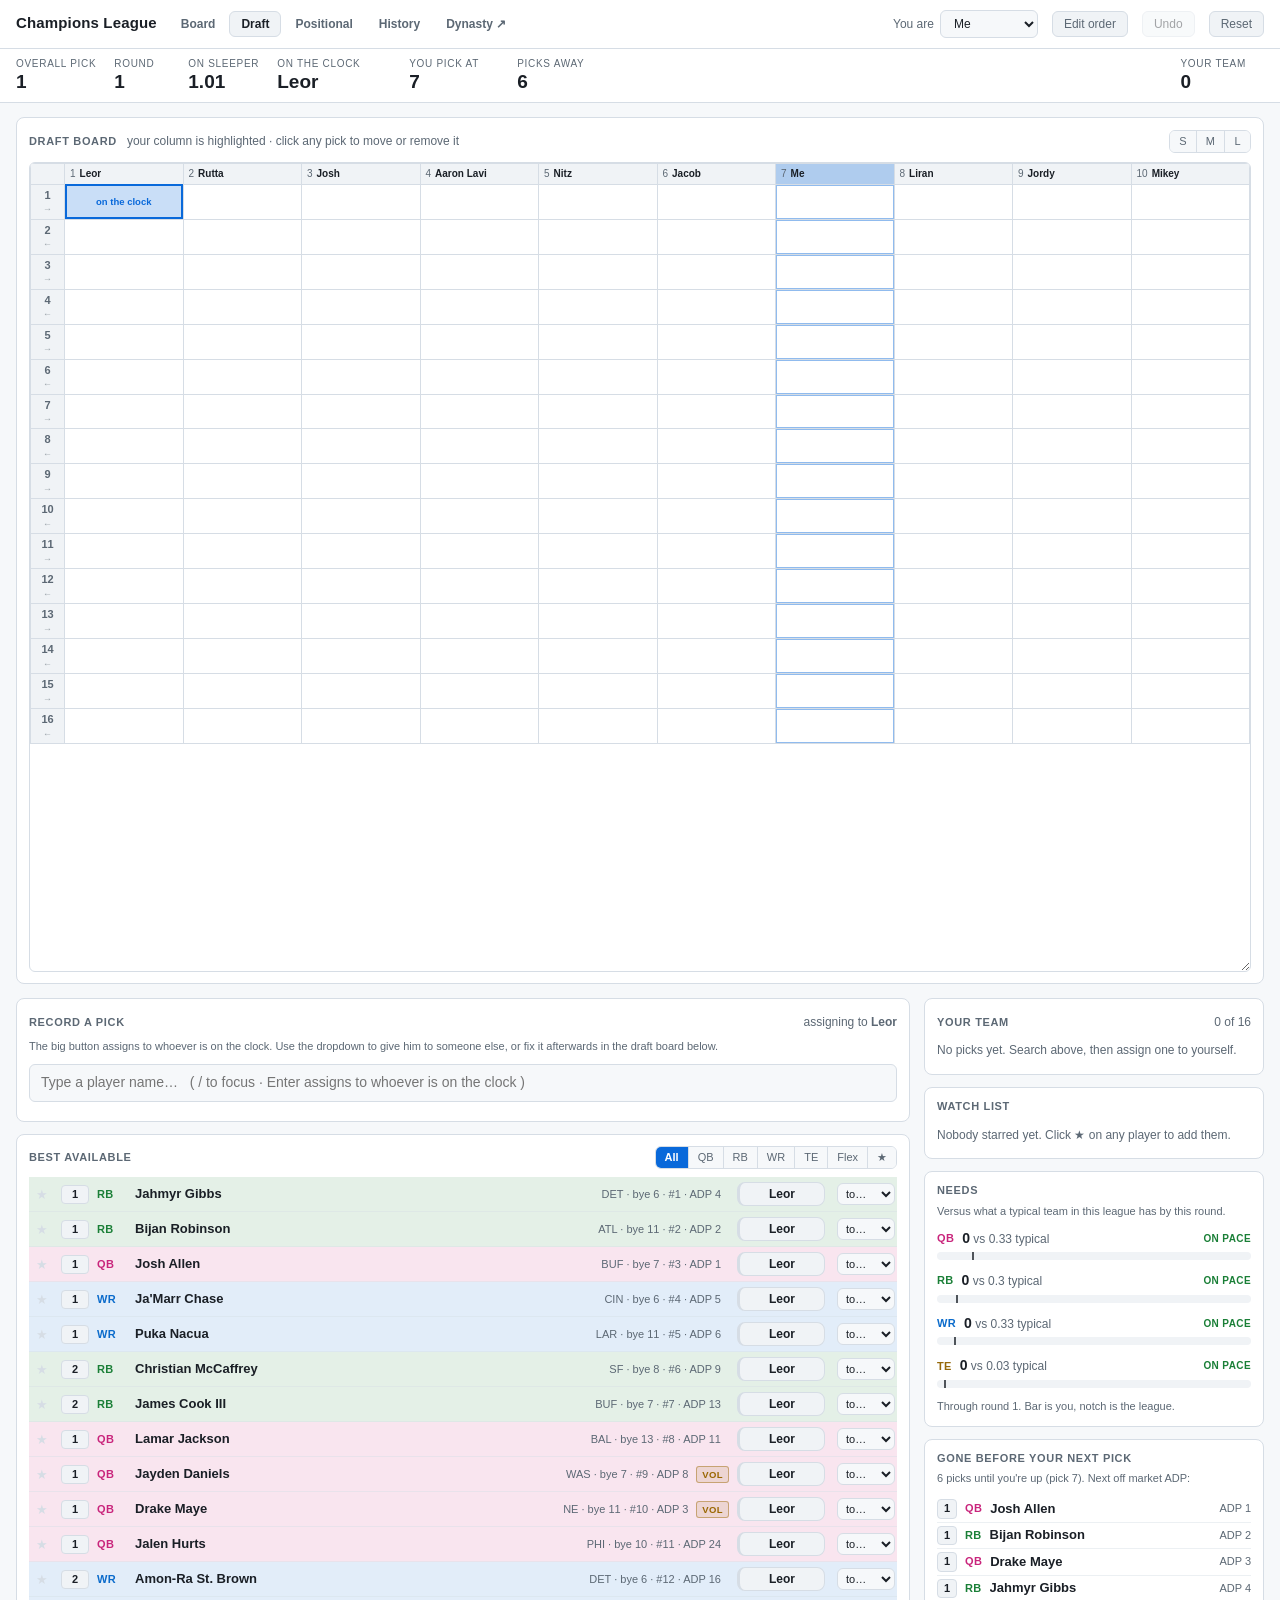
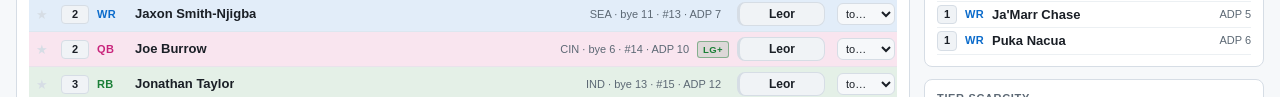
==== commit 2194f013: "Label the overall pick clearly, and show Sleeper's round.slot notation The overall pick number was a" ====
--- a/webapp/draft.html
+++ b/webapp/draft.html
@@ -30,8 +30,9 @@
 </header>
 
 <section class="clockbar" id="clockbar">
-  <div class="cb-item"><span>Pick</span><strong id="curPick">—</strong></div>
+  <div class="cb-item"><span>Overall pick</span><strong id="curPick">—</strong></div>
   <div class="cb-item"><span>Round</span><strong id="curRound">—</strong></div>
+  <div class="cb-item" title="Round and slot, the way Sleeper labels picks"><span>On Sleeper</span><strong id="curSlot">&mdash;</strong></div>
   <div class="cb-item wider"><span>On the clock</span><strong id="onClock">—</strong></div>
   <div class="cb-item wide"><span>You pick at</span><strong id="nextPick">—</strong></div>
   <div class="cb-item"><span>Picks away</span><strong id="untilYou">—</strong></div>
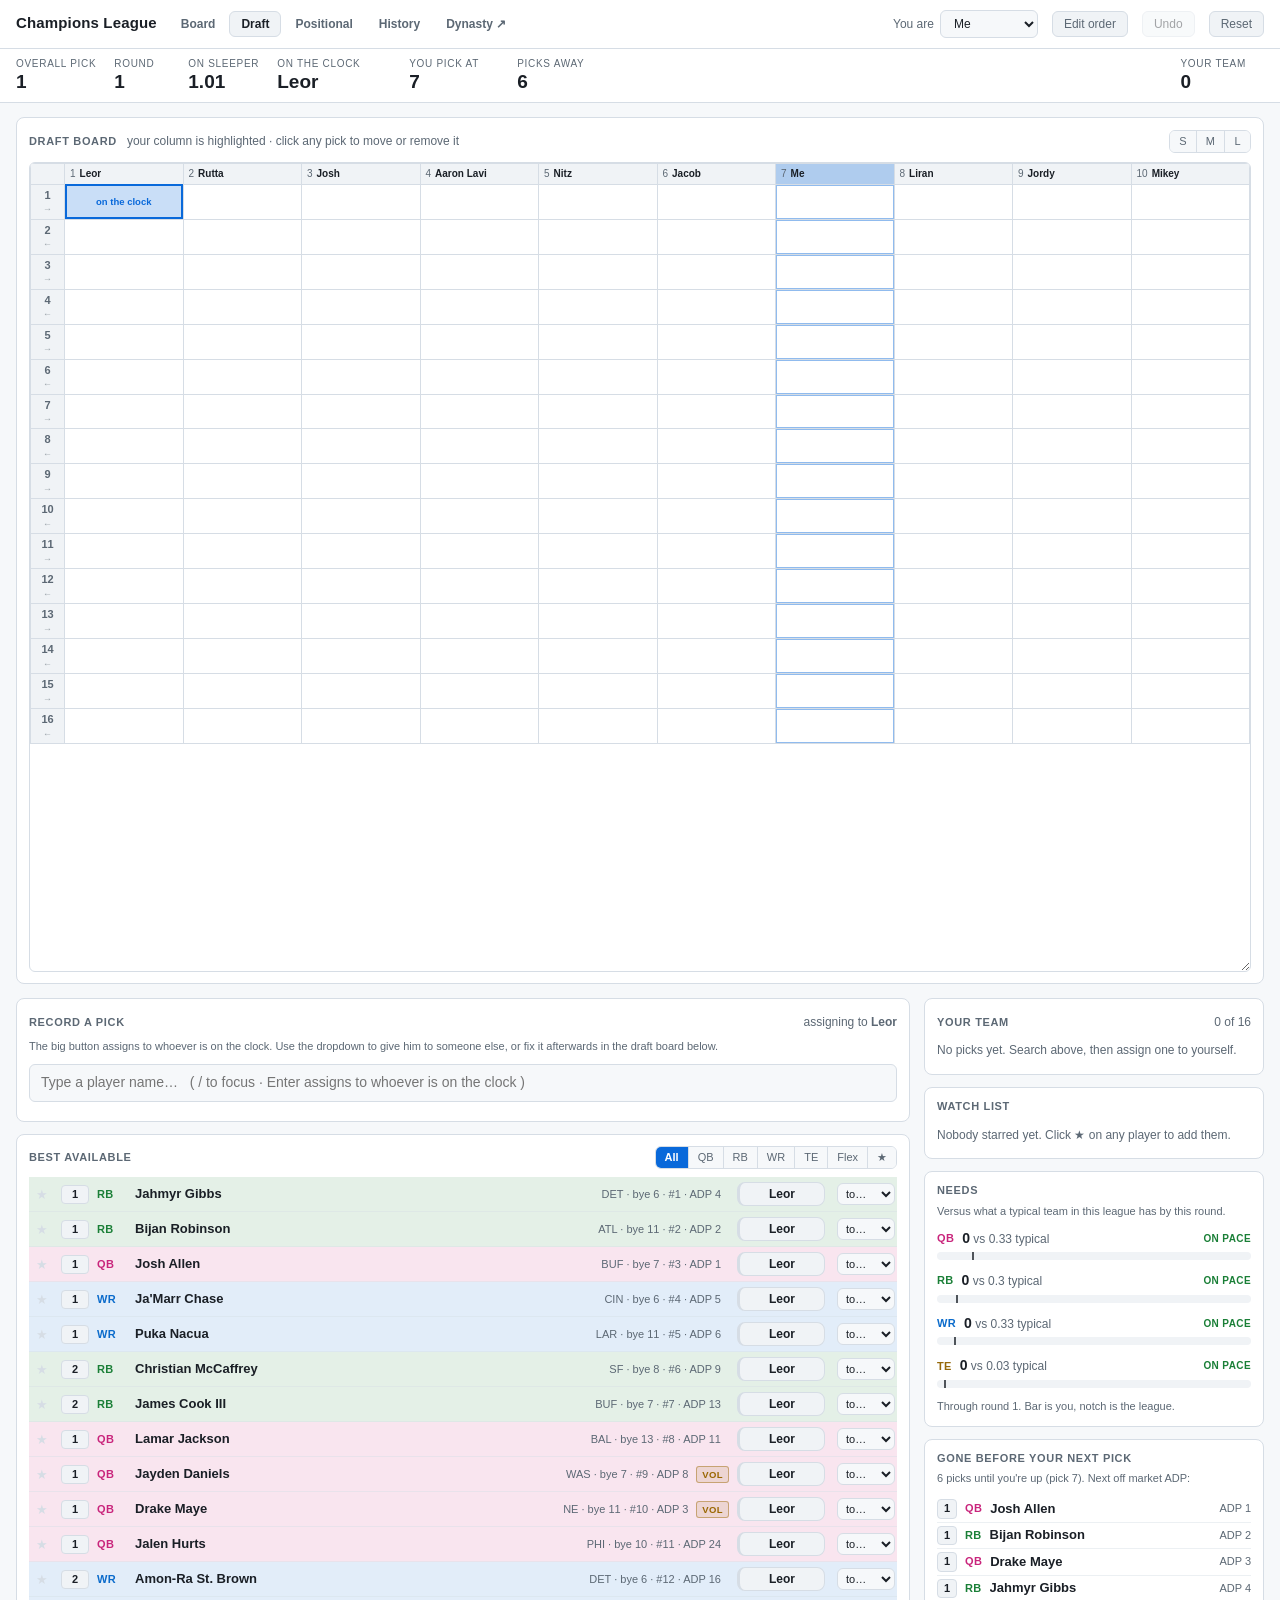
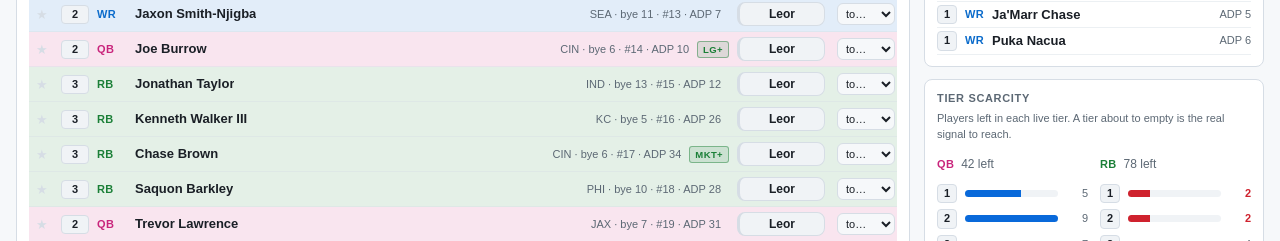
==== commit 38ee1dbf: "Add sync and backup: carry a board between computers The watch list, picks and notes live in localSt" ====
--- a/webapp/draft.html
+++ b/webapp/draft.html
@@ -140,6 +140,11 @@
     </section>
 
     <section class="panel">
+      <h2>Sync &amp; backup</h2>
+      <div id="sync"></div>
+    </section>
+
+    <section class="panel">
       <div class="panel-head">
         <h2>Recent picks</h2>
         <span class="muted">change the team to fix a mistake</span>
--- a/webapp/styles.css
+++ b/webapp/styles.css
@@ -800,3 +800,14 @@
    in an undifferentiated list. */
 .grow.watched { background: color-mix(in srgb, var(--bad) 12%, transparent); border-radius: 4px; }
 .grow.watched .gname { font-weight: 700; }
+
+/* ------------------------------------------------------------------ sync
+   Carrying a board between machines. Deliberately three plain buttons and a
+   sentence of explanation: this is the one place the app has to admit that
+   browser storage does not travel, and a vague control here costs someone
+   their watch list. */
+.syncbtns { display: flex; flex-wrap: wrap; gap: 6px; margin: 6px 0; }
+.syncbtns .btn { flex: 1 1 auto; }
+.filebtn { display: inline-flex; align-items: center; justify-content: center; cursor: pointer; }
+#syncMsg { margin: 4px 0 0; min-height: 1em; }
+#syncMsg.bad { color: var(--bad); font-weight: 600; }
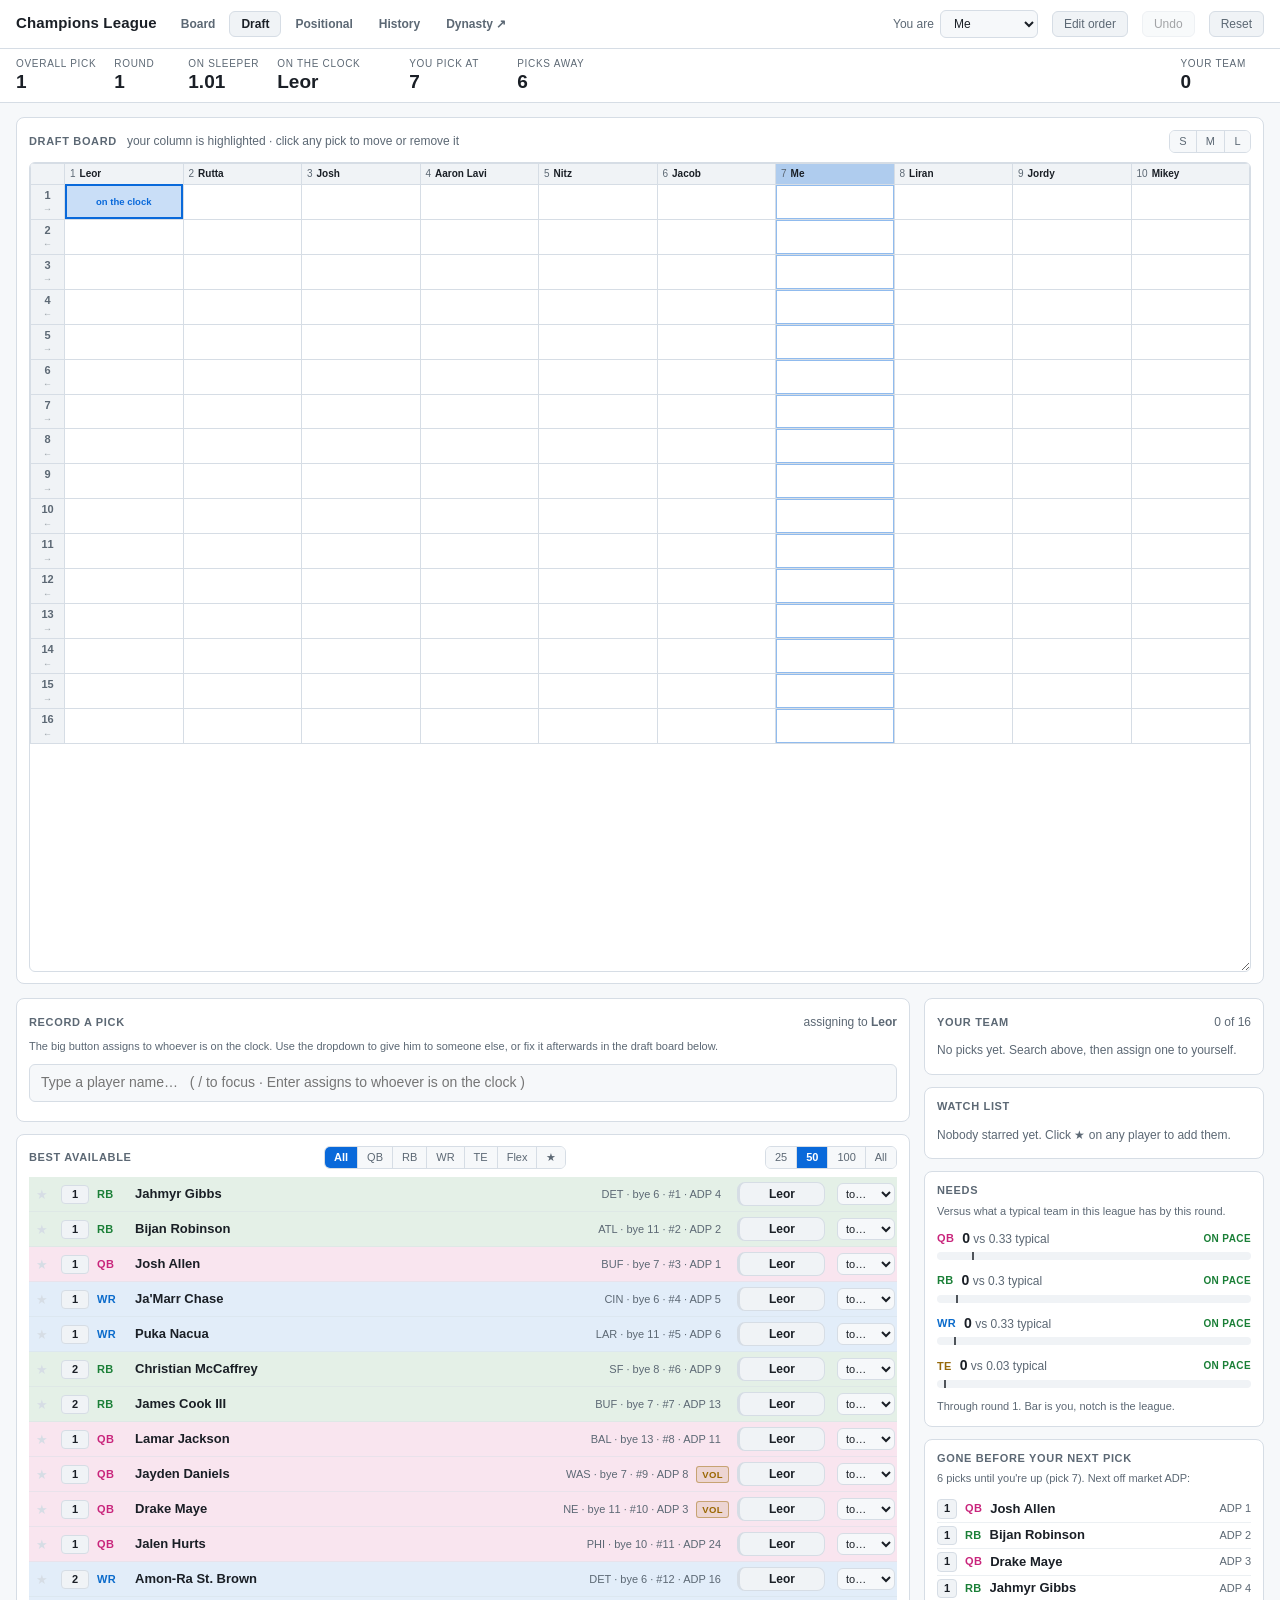
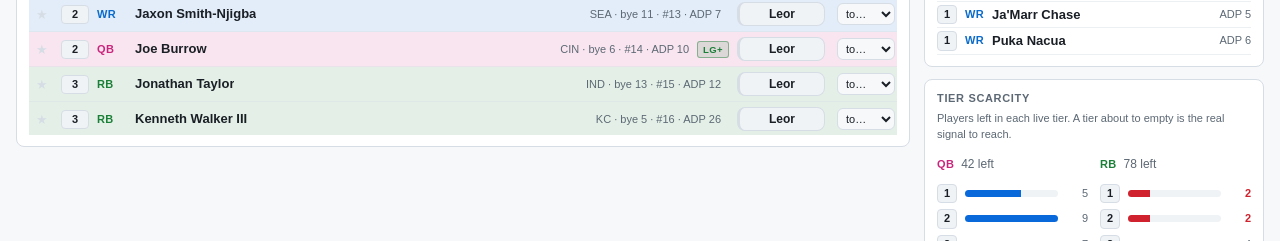
==== commit bb2fb07e: "Make Best Available longer, and settable It was fixed at 20. The default is now 50, with 25 / 50 / 1" ====
--- a/webapp/draft.html
+++ b/webapp/draft.html
@@ -96,6 +96,13 @@
           <button data-pos="FLEX" title="RB, WR and TE — no quarterbacks">Flex</button>
           <button data-pos="WATCH">★</button>
         </div>
+        <div class="segmented sm bestcount" id="bestCount"
+             title="How many players to list">
+          <button data-n="25">25</button>
+          <button data-n="50" class="on">50</button>
+          <button data-n="100">100</button>
+          <button data-n="0">All</button>
+        </div>
       </div>
       <div id="best" class="results"></div>
     </section>
--- a/webapp/styles.css
+++ b/webapp/styles.css
@@ -587,7 +587,10 @@
 .posbar .hint { margin: 0; }
 .pos-main { padding: 14px 16px; }
 .poscols { display: grid; grid-template-columns: repeat(4, minmax(0,1fr)); gap: 12px; align-items: start; }
-@media (max-width: 1080px) { .poscols { grid-template-columns: repeat(2, minmax(0,1fr)); } }
+/* Four positional columns need real width, and more so once a ranker's
+   tags are in the row. Below this, two columns -- each twice as wide --
+   beats four columns of truncated names. */
+@media (max-width: 1280px) { .poscols { grid-template-columns: repeat(2, minmax(0,1fr)); } }
 @media (max-width: 620px)  { .poscols { grid-template-columns: 1fr; } }
 
 .poscol {
@@ -811,3 +814,96 @@
 .filebtn { display: inline-flex; align-items: center; justify-content: center; cursor: pointer; }
 #syncMsg { margin: 4px 0 0; min-height: 1em; }
 #syncMsg.bad { color: var(--bad); font-weight: 600; }
+
+/* -------------------------------------------------- ranker conviction tags
+   Joel publishes Target / I'll Pass / Avoiding alongside his rankings. Only
+   a board whose ranker actually publishes tags gets the extra column, so
+   Faraz's board keeps its original four and no empty gutter.
+   The word is always shown; colour never carries the meaning alone. */
+.poscol.tagged .posrow { grid-template-columns: 34px minmax(0,1fr) auto 26px 20px; }
+.stag {
+  font-size: 9px;
+  font-weight: 700;
+  letter-spacing: .01em;
+  text-align: center;
+  padding: 1px 3px;
+  border-radius: 999px;
+  white-space: nowrap;
+  border: 1px solid transparent;
+}
+.stag:empty { padding: 0; border: 0; }
+.st-target { color: var(--good); border-color: color-mix(in srgb, var(--good) 45%, transparent);
+             background: color-mix(in srgb, var(--good) 12%, transparent); }
+.st-pass   { color: var(--warn); border-color: color-mix(in srgb, var(--warn) 45%, transparent);
+             background: color-mix(in srgb, var(--warn) 12%, transparent); }
+.st-avoid  { color: var(--age-old); border-color: color-mix(in srgb, var(--age-old) 45%, transparent);
+             background: color-mix(in srgb, var(--age-old) 12%, transparent); }
+.st-other  { color: var(--dim); border-color: var(--line); }
+
+/* Several tags can sit on one player (Faraz publishes up to four), so they
+   share a single cell that shrinks before the player's name does. */
+.stags { display: inline-flex; gap: 3px; align-items: center; min-width: 0; }
+.stags:empty { display: none; }
+.st-sleep  { color: var(--accent); border-color: color-mix(in srgb, var(--accent) 45%, transparent);
+             background: color-mix(in srgb, var(--accent) 12%, transparent); }
+.st-boom   { color: var(--warn); border-color: color-mix(in srgb, var(--warn) 40%, transparent); }
+.st-upside { color: var(--good); border-color: color-mix(in srgb, var(--good) 40%, transparent); }
+.st-safe   { color: var(--dim); border-color: var(--line); }
+.st-more   { color: var(--dim); border-color: transparent; padding-left: 1px; padding-right: 1px; }
+
+/* Spells out the abbreviations, so the letters are learnable rather than
+   guessed at. Only lists the tags the selected ranker actually uses. */
+.taglegend { display: flex; flex-wrap: wrap; gap: 4px 12px; margin-top: 6px; }
+.legitem { display: inline-flex; align-items: center; gap: 4px; font-size: 11px; color: var(--dim); }
+
+/* The ranker switcher sits in the topbar and can hold four names on the
+   dynasty board, so it wraps rather than pushing the counters off the edge. */
+#sourcePick { flex-wrap: wrap; }
+#sourcePick button { white-space: nowrap; }
+
+/* Draft Sharks writes a paragraph on every player. Too long for a tooltip to
+   be the only way in, so "i" pins it open under the row; the tooltip stays
+   for a glance that costs no vertical space. */
+/* Column count must match the cells the row actually emits. Tags and the
+   analysis marker are independent, so all four combinations are spelled out;
+   declaring a column that is never filled silently shifts every cell after
+   it into the wrong slot. */
+.poscol.analysed .posrow          { grid-template-columns: 34px minmax(0,1fr) 14px 26px 20px; }
+.poscol.tagged.analysed .posrow   { grid-template-columns: 34px minmax(0,1fr) auto 14px 26px 20px; }
+.dsinfo {
+  width: 14px; height: 14px; padding: 0; line-height: 12px;
+  font-size: 9px; font-weight: 700; font-style: italic;
+  border: 1px solid var(--line); border-radius: 50%;
+  background: none; color: var(--dim); cursor: help;
+}
+.dsinfo:hover, .dsinfo.on { border-color: var(--accent); color: var(--accent); }
+.dsinfo.blank { border: 0; cursor: default; }
+.posanalysis {
+  font-size: 11px; line-height: 1.45; color: var(--dim);
+  padding: 4px 6px 6px 40px; margin-bottom: 2px;
+  border-left: 2px solid var(--accent);
+}
+/* The same marker inline in prose, so the sentence points at the real thing. */
+.dsinfo.inline { display: inline-block; vertical-align: middle; margin: 0 1px; cursor: default; }
+
+/* A pinned write-up, on the board (a table row) or a draft row (a div). */
+tr.rowinfo td, div.rowinfo {
+  font-size: 11px; line-height: 1.45; color: var(--dim);
+  padding: 5px 10px 7px 34px;
+  border-left: 2px solid var(--accent);
+  background: var(--panel-2);
+  white-space: normal;
+}
+div.rowinfo { border-bottom: 1px solid var(--line); }
+/* Keep the marker beside the name without stealing its width. */
+td.name { display: flex; align-items: center; gap: 5px; }
+td.name .nm { overflow: hidden; text-overflow: ellipsis; white-space: nowrap; }
+
+/* ------------------------------------------------------- best available
+   The list scrolls inside its own panel rather than stretching the page.
+   With 50 or more rows a page-length list pushes the sidebar -- your team,
+   what is about to be taken -- off screen, and that sidebar is the reason to
+   look at this page at all. */
+#best { max-height: 62vh; overflow-y: auto; }
+.panel-head .bestcount { margin-left: 6px; }
+.bestcount button { min-width: 30px; padding: 2px 6px; font-size: 11px; }
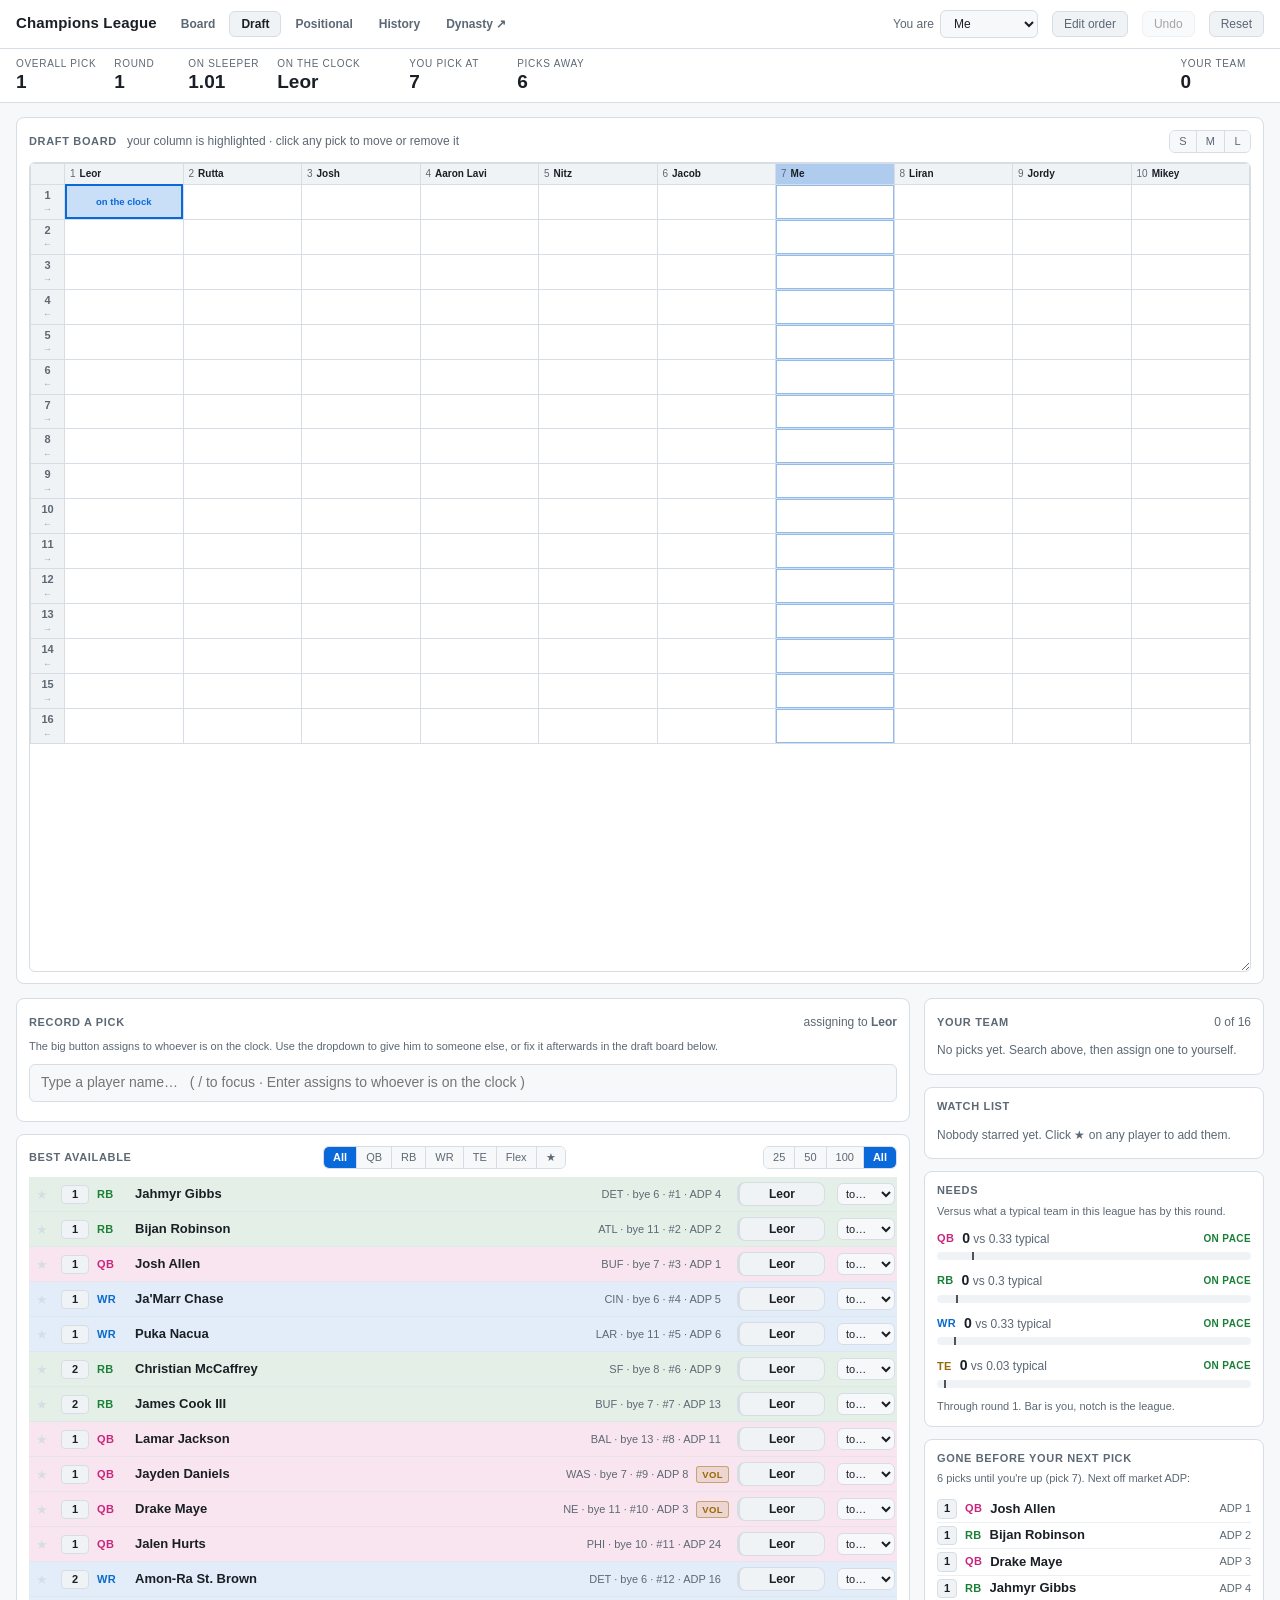
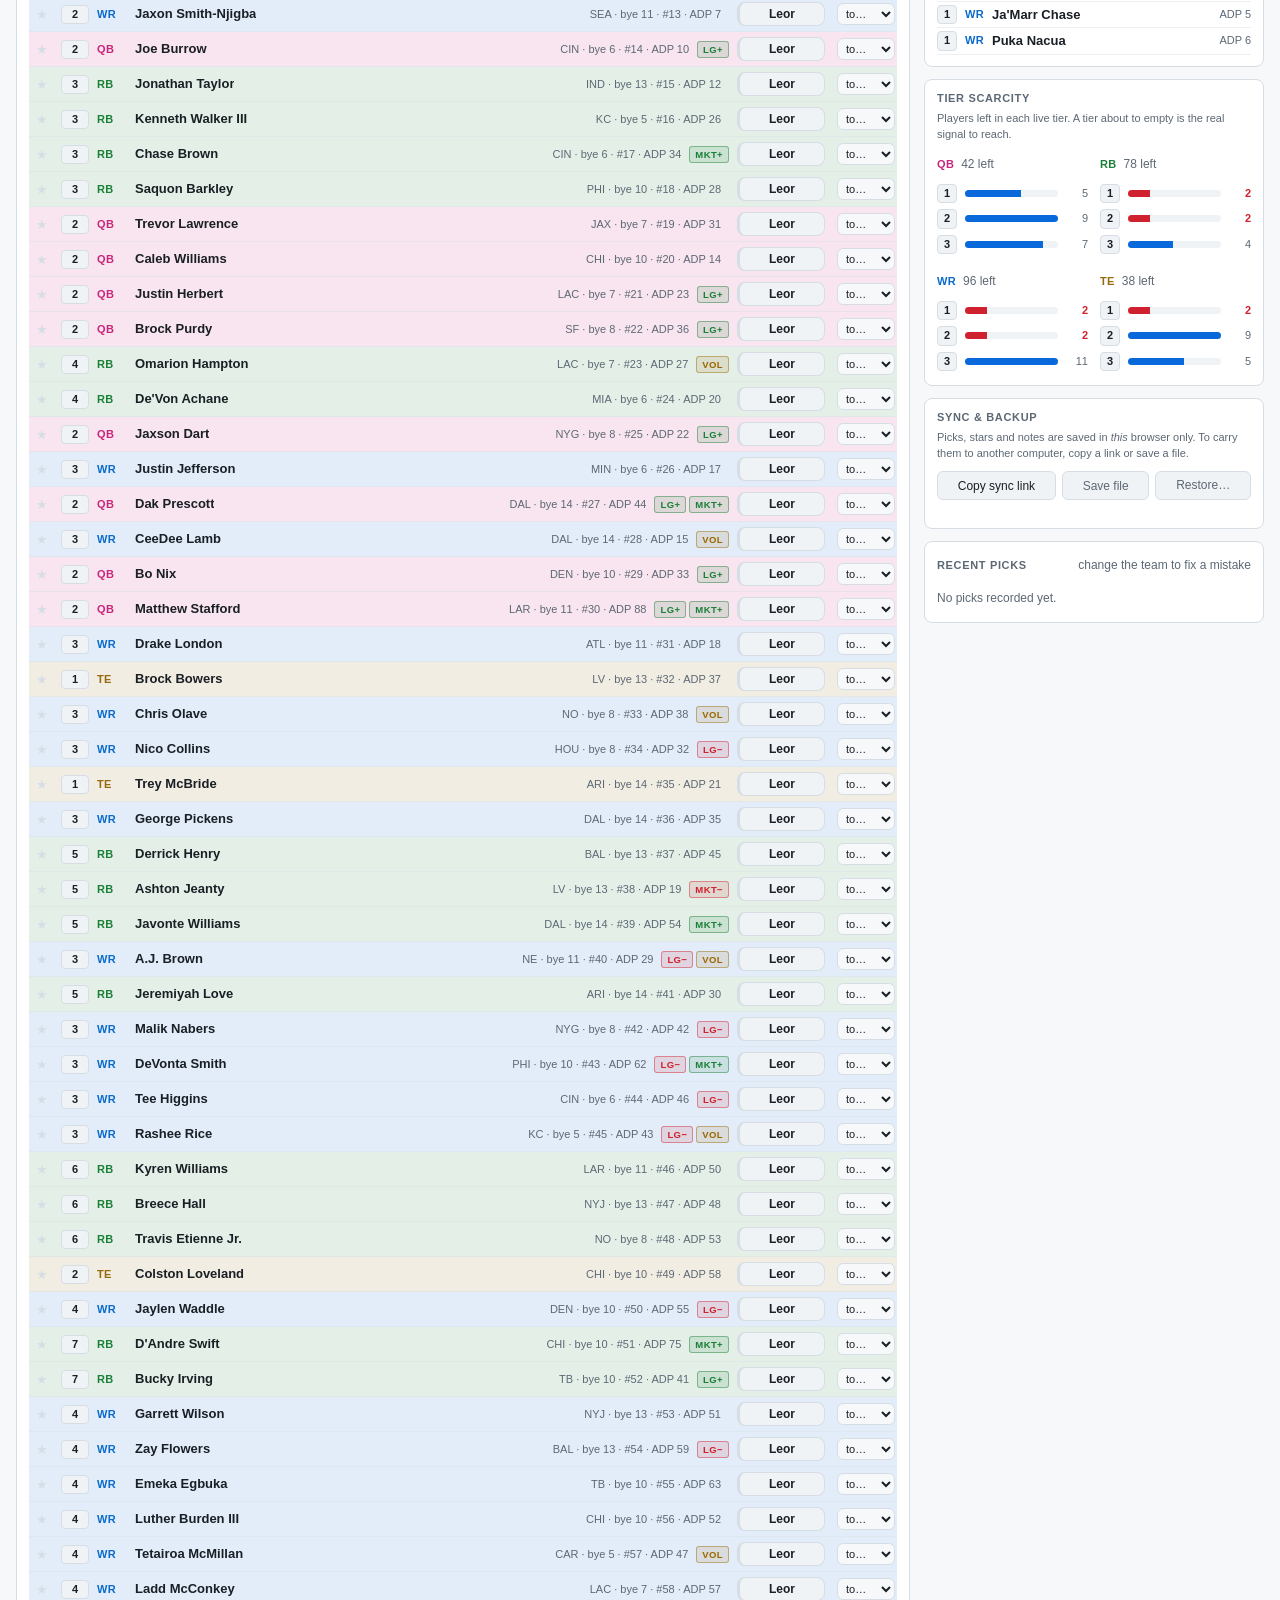
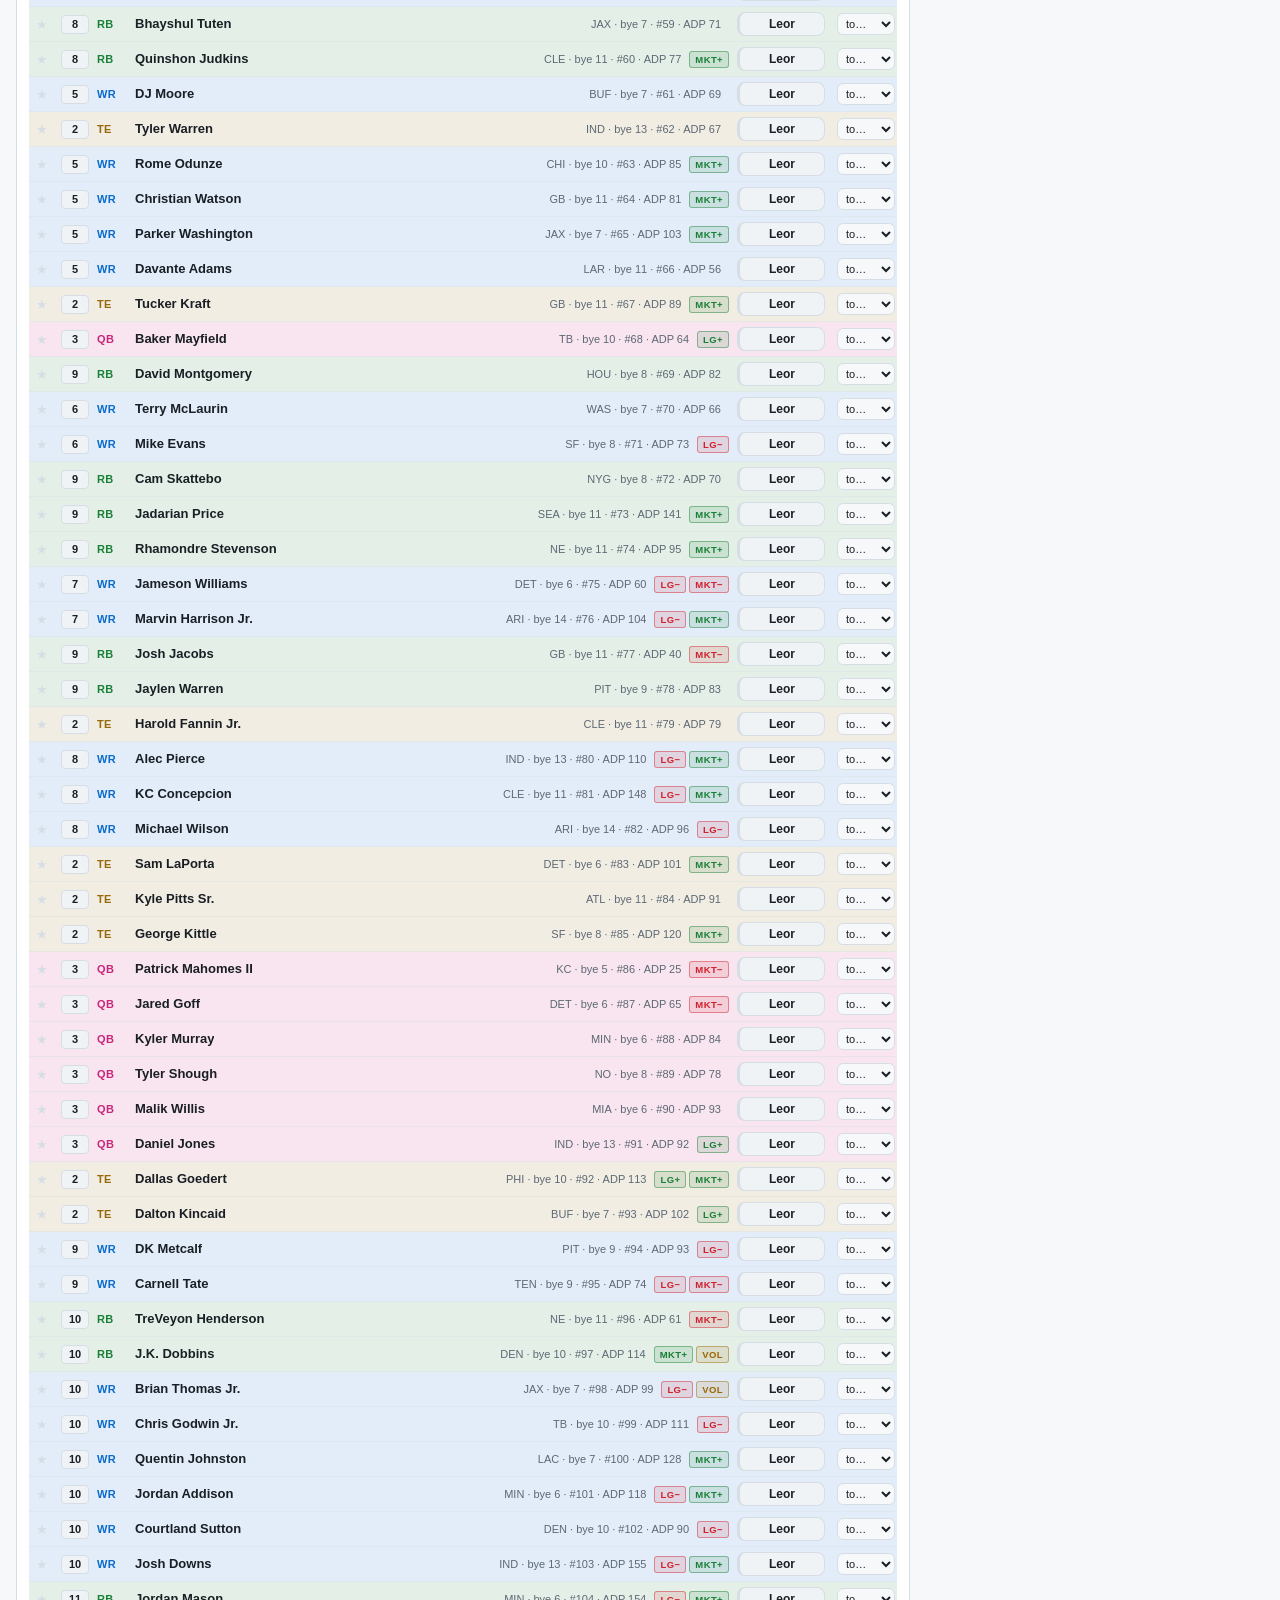
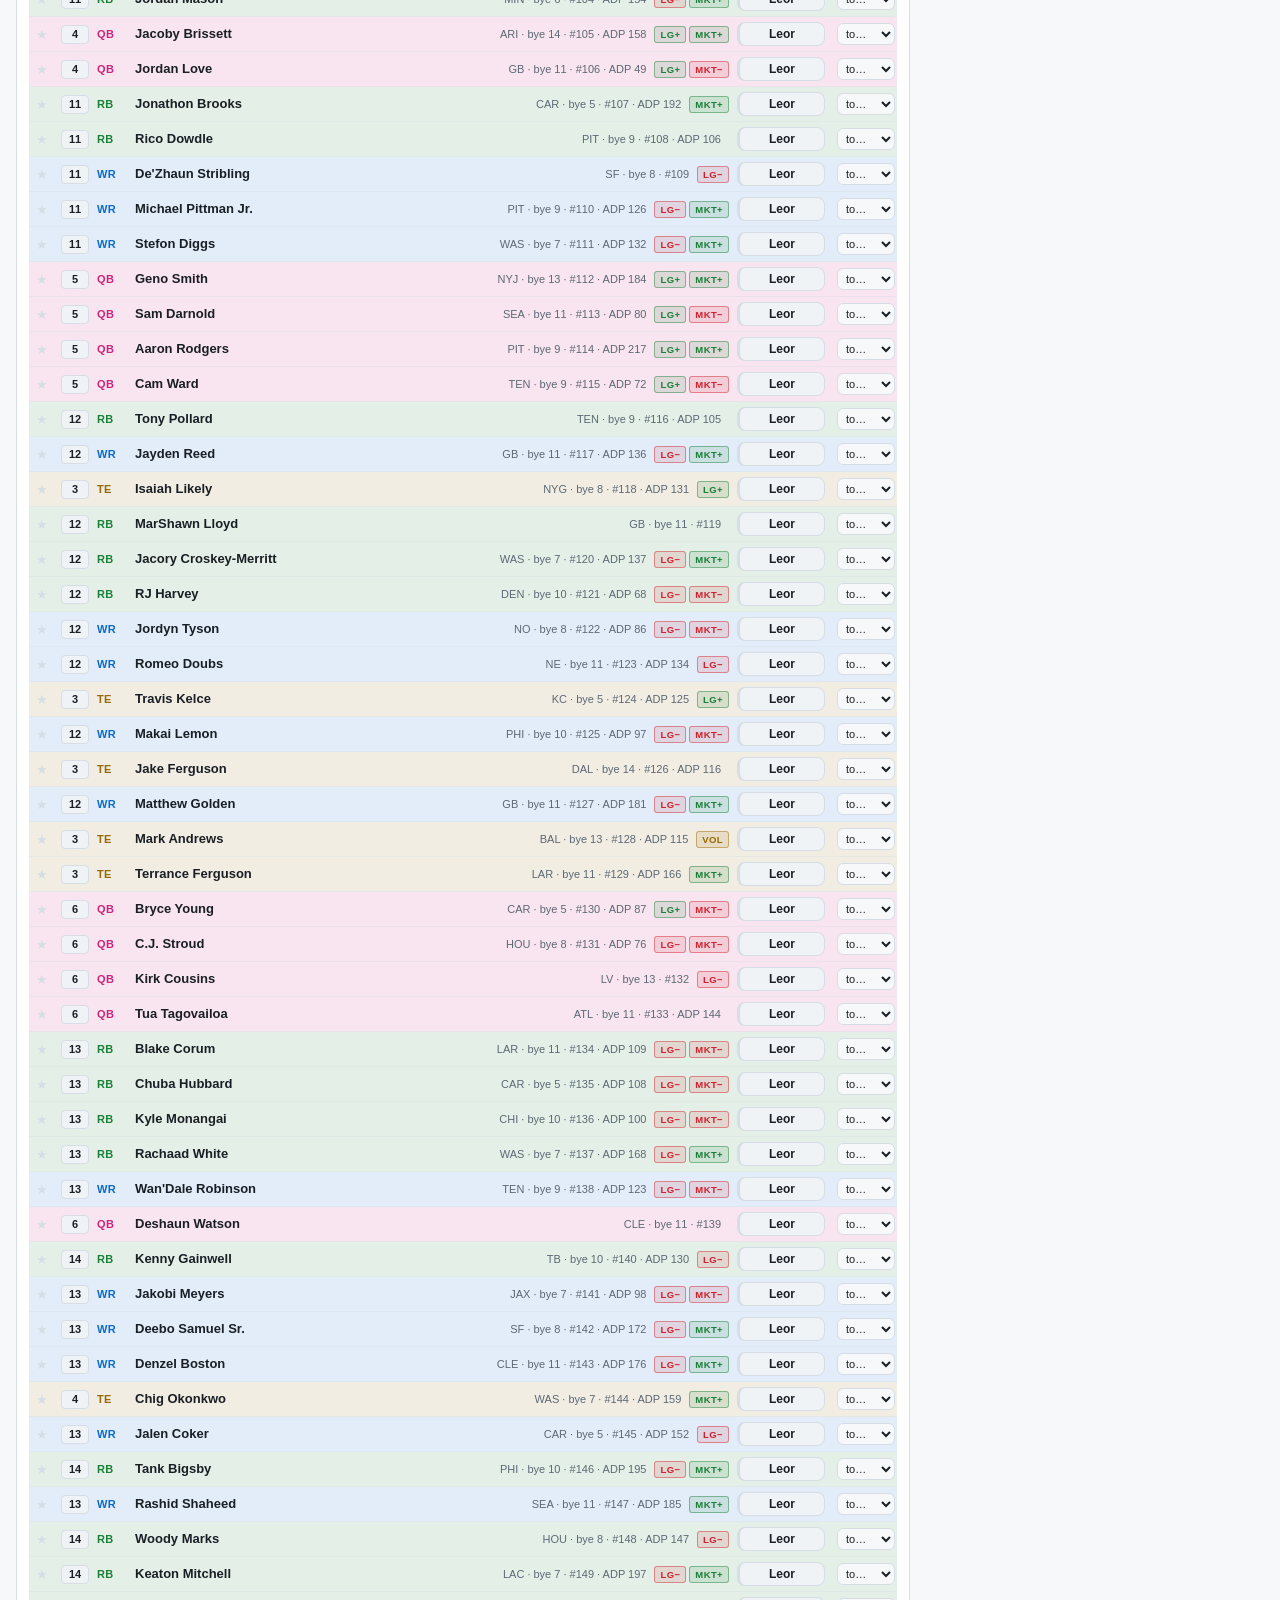
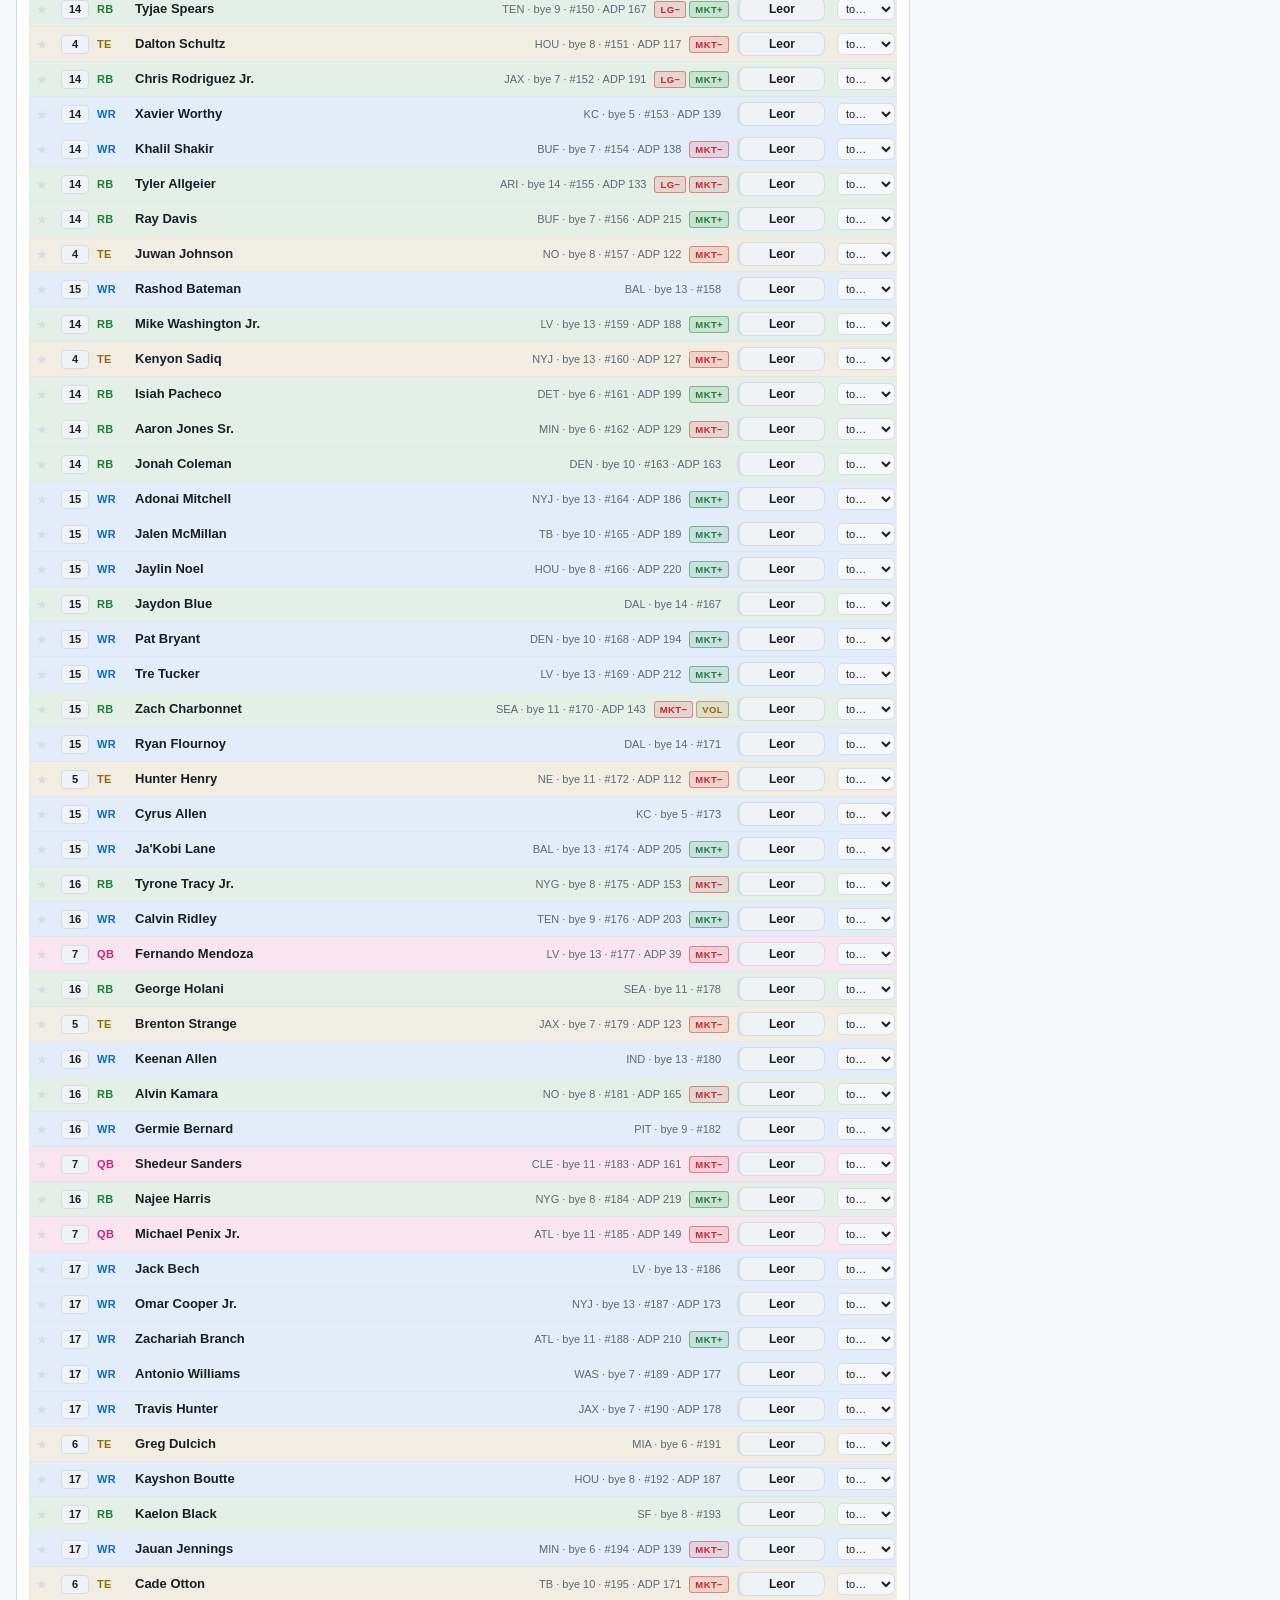
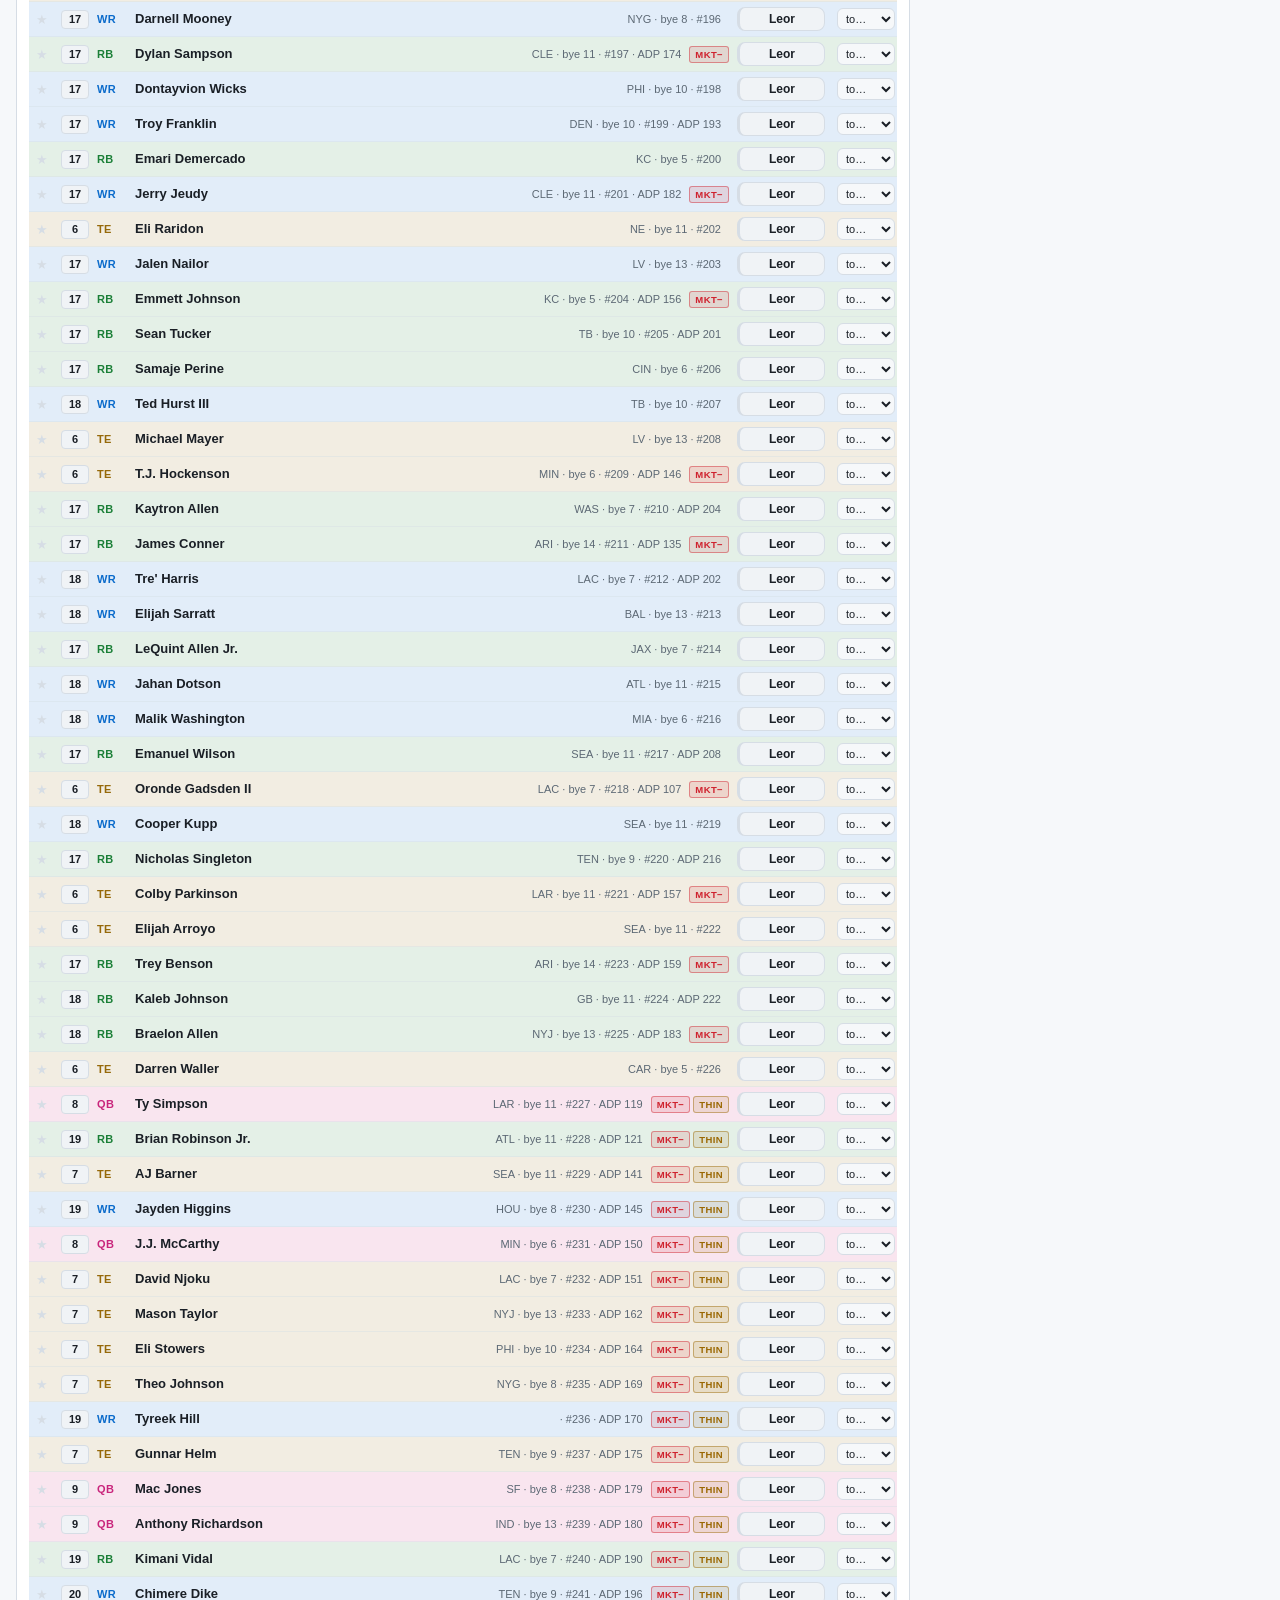
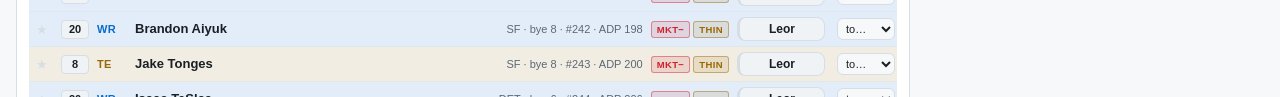
==== commit c52d065e: "Best Available: no inner scroll, show everyone by default Removed the max-height and overflow on the" ====
--- a/webapp/draft.html
+++ b/webapp/draft.html
@@ -99,9 +99,9 @@
         <div class="segmented sm bestcount" id="bestCount"
              title="How many players to list">
           <button data-n="25">25</button>
-          <button data-n="50" class="on">50</button>
+          <button data-n="50">50</button>
           <button data-n="100">100</button>
-          <button data-n="0">All</button>
+          <button data-n="0" class="on">All</button>
         </div>
       </div>
       <div id="best" class="results"></div>
--- a/webapp/styles.css
+++ b/webapp/styles.css
@@ -900,10 +900,8 @@
 td.name .nm { overflow: hidden; text-overflow: ellipsis; white-space: nowrap; }
 
 /* ------------------------------------------------------- best available
-   The list scrolls inside its own panel rather than stretching the page.
-   With 50 or more rows a page-length list pushes the sidebar -- your team,
-   what is about to be taken -- off screen, and that sidebar is the reason to
-   look at this page at all. */
-#best { max-height: 62vh; overflow-y: auto; }
+   No inner scroll: the list runs its full length and the page scrolls. A
+   scrollbox inside a scrolling page means two things to scroll and a list
+   whose end you cannot see. */
 .panel-head .bestcount { margin-left: 6px; }
 .bestcount button { min-width: 30px; padding: 2px 6px; font-size: 11px; }
